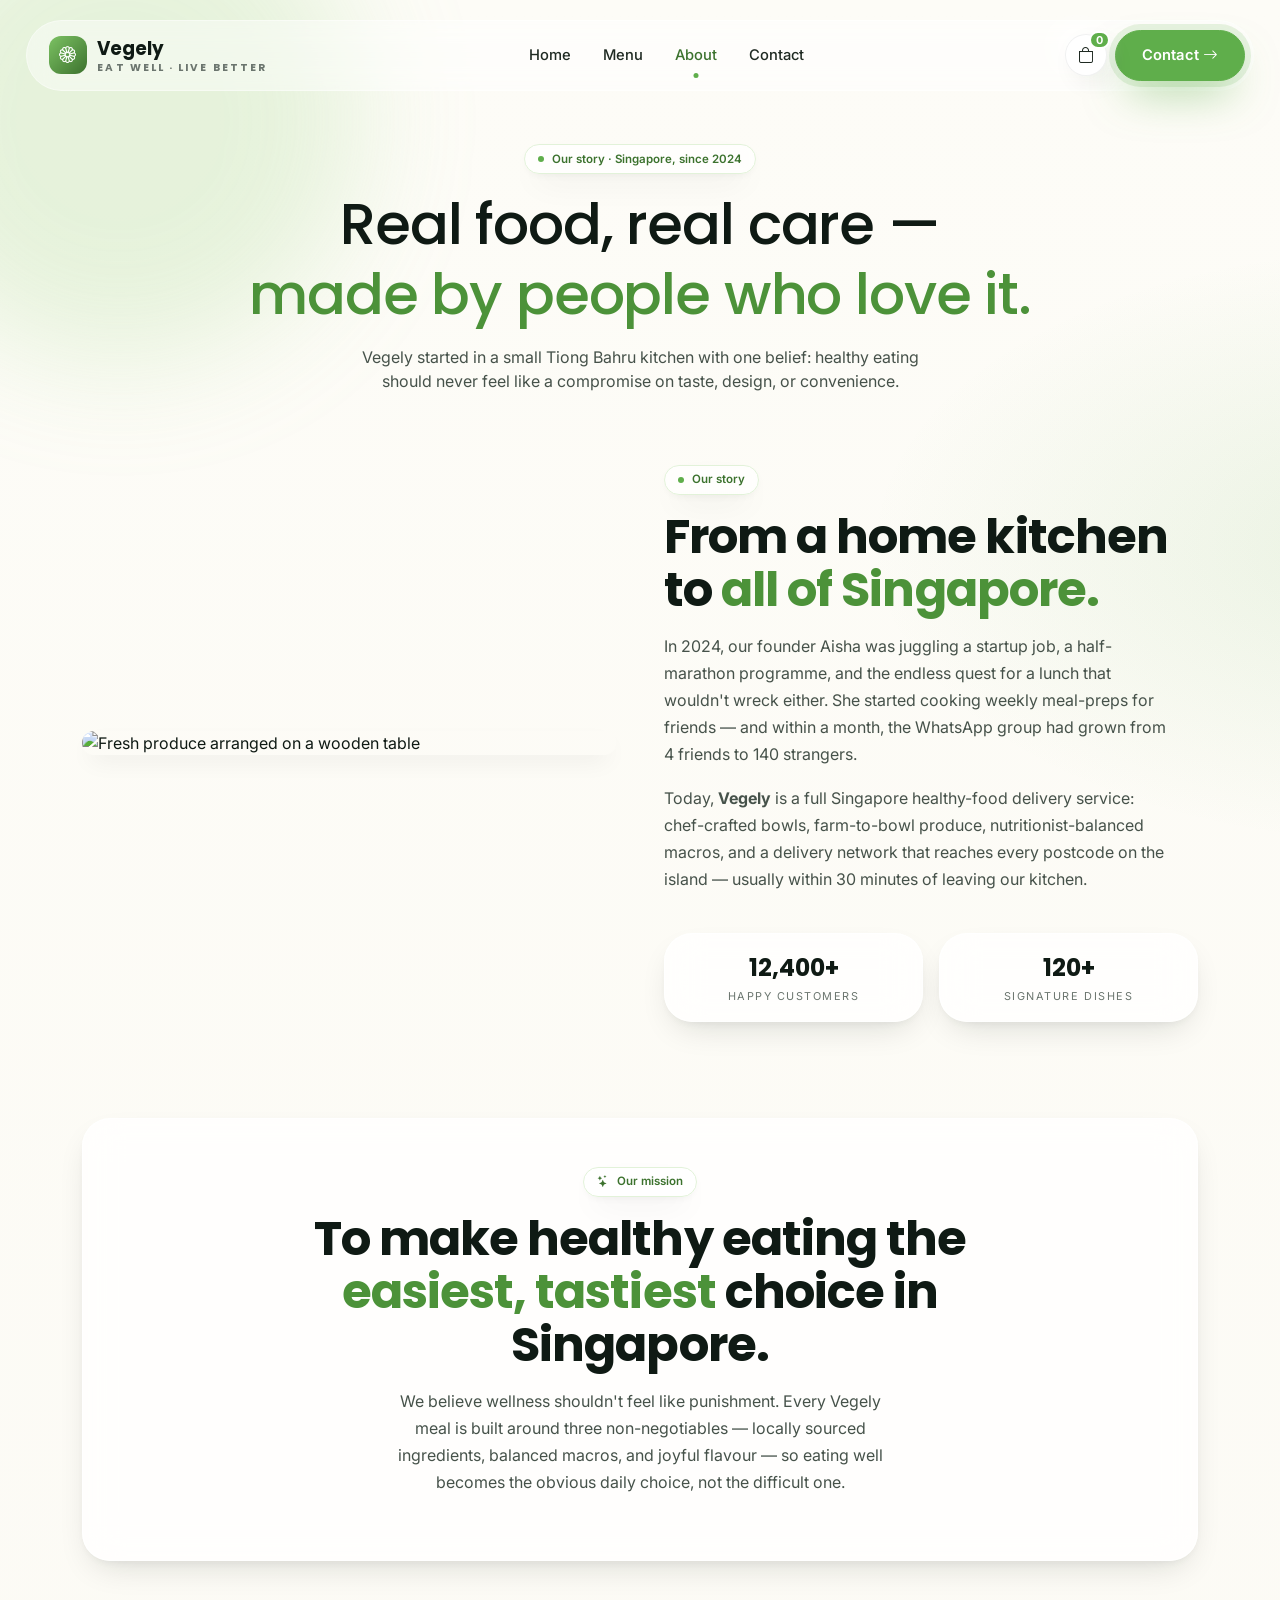
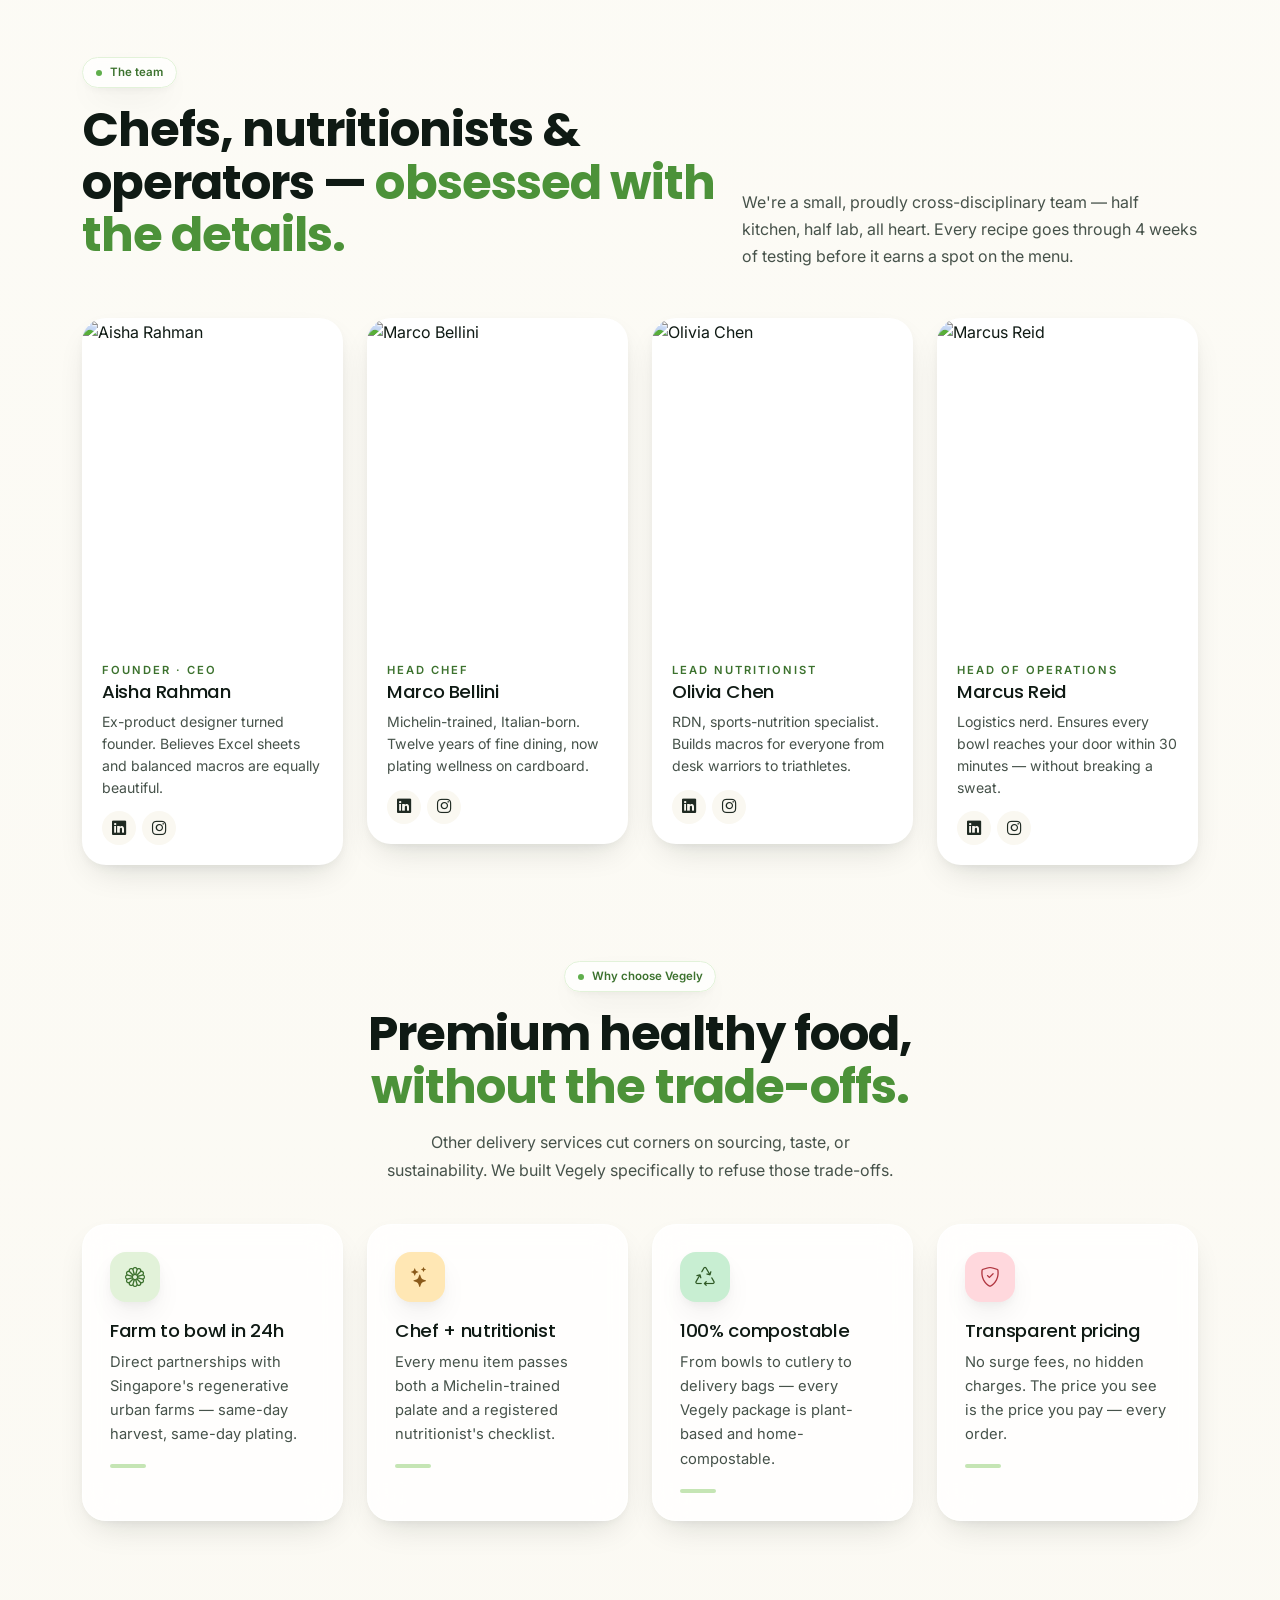
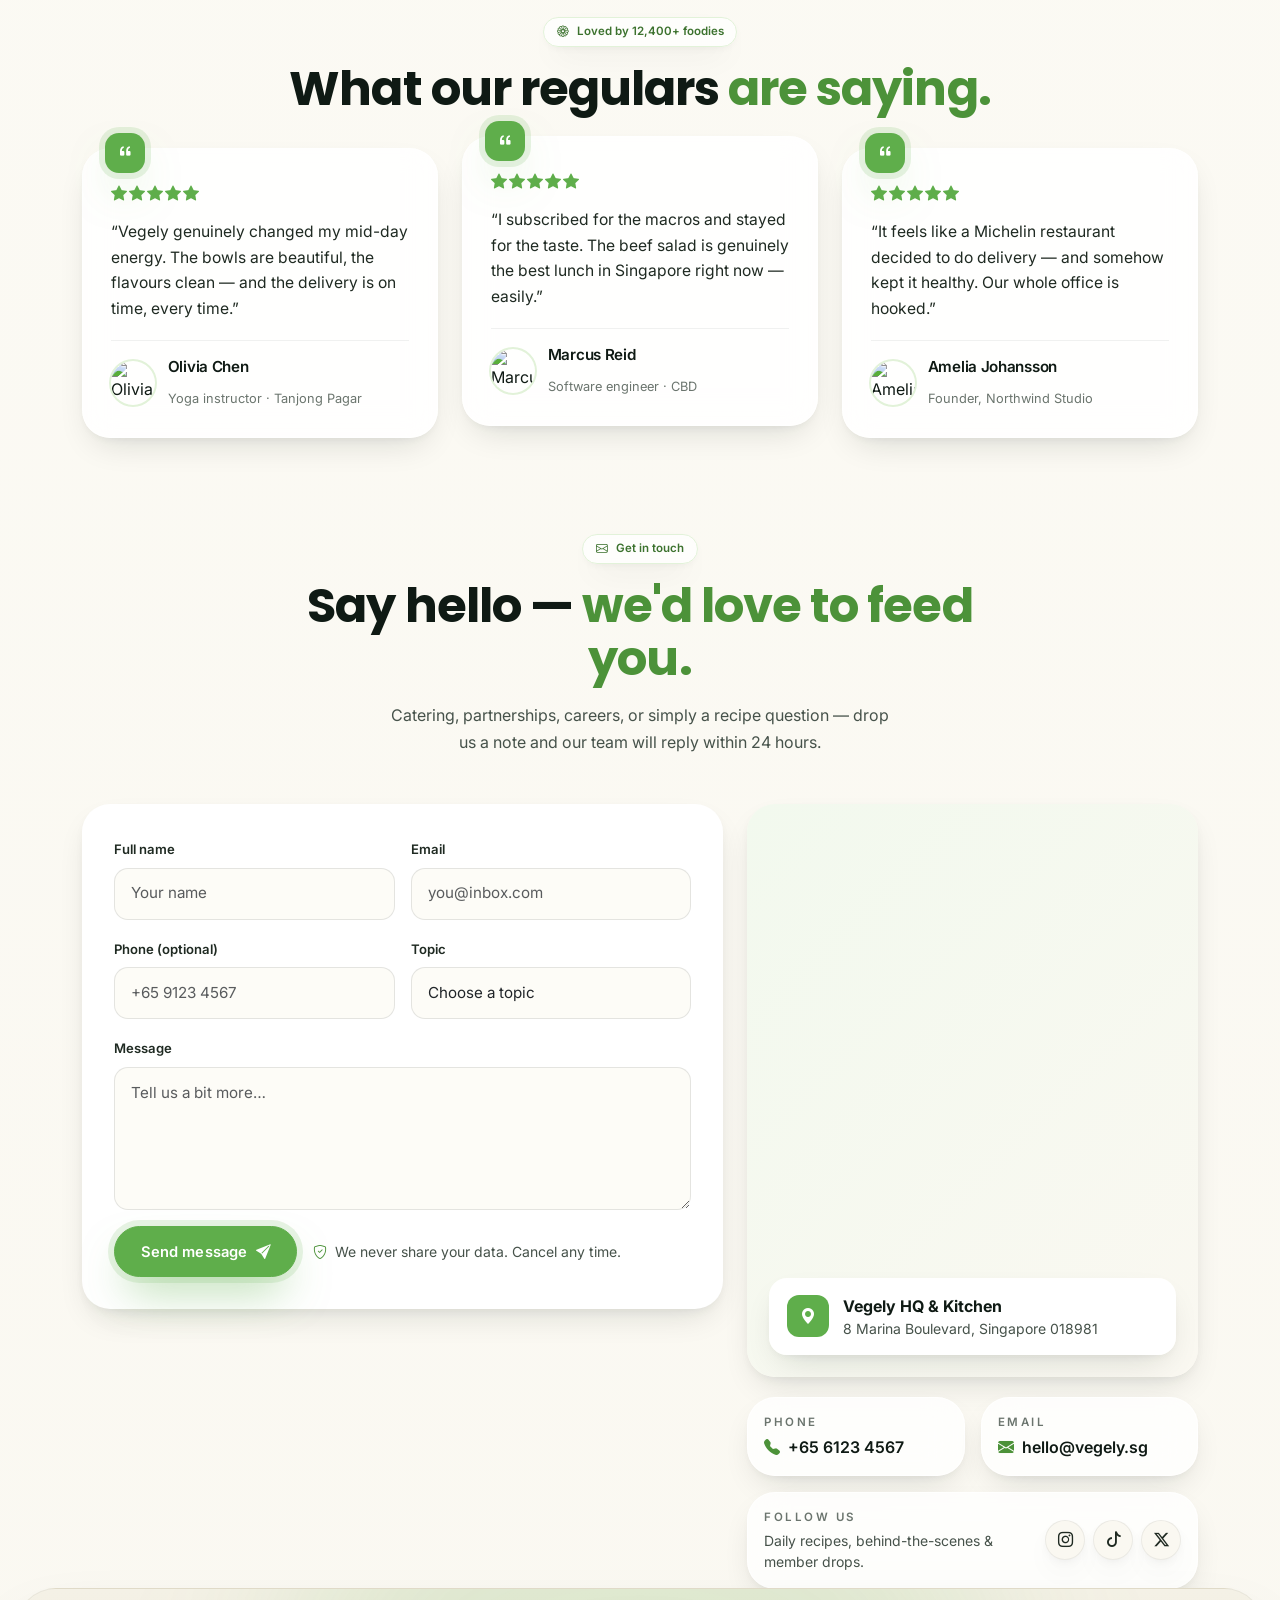
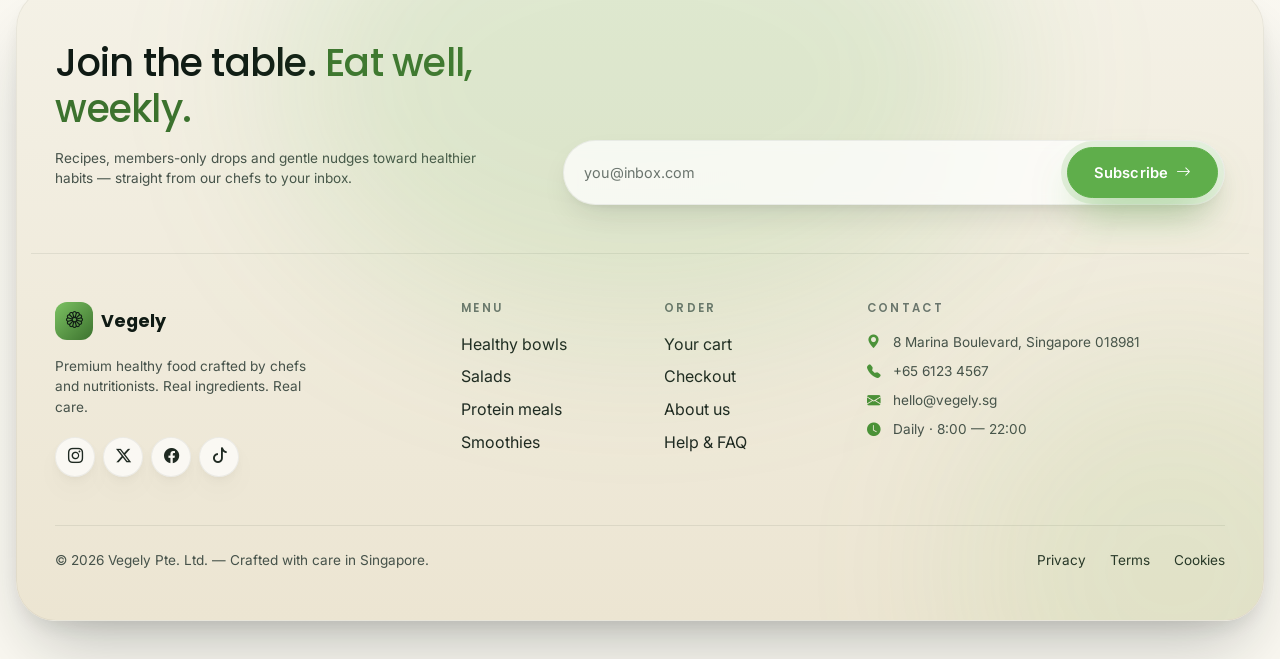
==== about.html @ 6682cb0b "Initial commit: Vegely — Singapore healthy food delivery startup site Static, multi-page site built " ====
<!doctype html>
<html lang="en">
<head>
  <meta charset="UTF-8" />
  <meta name="viewport" content="width=device-width, initial-scale=1.0" />
  <meta name="theme-color" content="#5FAE4B" />
  <meta
    name="description"
    content="The story behind Vegely — a Singapore healthy food delivery startup. Meet our founders, chefs and nutritionists, read customer reviews, or get in touch."
  />
  <title>About — Vegely | Healthy Food Delivery, Singapore</title>
  <link rel="icon" type="image/svg+xml" href="images/icons/favicon.svg" />

  <link rel="preconnect" href="https://fonts.googleapis.com" />
  <link rel="preconnect" href="https://fonts.gstatic.com" crossorigin />
  <link
    href="https://fonts.googleapis.com/css2?family=Inter:wght@300;400;500;600;700&family=Poppins:wght@400;500;600;700;800&display=swap"
    rel="stylesheet"
  />

  <link
    href="https://cdn.jsdelivr.net/npm/bootstrap@5.3.3/dist/css/bootstrap.min.css"
    rel="stylesheet"
  />
  <link
    rel="stylesheet"
    href="https://cdn.jsdelivr.net/npm/bootstrap-icons@1.11.3/font/bootstrap-icons.css"
  />
  <link rel="stylesheet" href="css/style.css" />
</head>
<body>

  <!-- ===================== NAVBAR ===================== -->
  <header class="navbar-vegely" role="banner">
    <div class="container">
      <div class="nav-shell">
        <a href="index.html" class="navbar-brand" aria-label="Vegely home">
          <span class="brand-mark"><i class="bi bi-flower1"></i></span>
          <span>
            <span class="d-block">Vegely</span>
            <span class="brand-tag d-block">Eat well · Live better</span>
          </span>
        </a>
        <nav class="nav-links" aria-label="Primary">
          <a class="nav-link" href="index.html">Home</a>
          <a class="nav-link" href="menu.html">Menu</a>
          <a class="nav-link active" href="about.html">About</a>
          <a class="nav-link" href="#contact">Contact</a>
        </nav>
        <div class="d-flex align-items-center gap-2">
          <a class="cart-chip" href="cart.html" data-cart aria-label="Cart">
            <i class="bi bi-bag"></i>
            <span class="count" data-cart-count>0</span>
          </a>
          <a href="#contact" class="btn btn-vegely d-none d-md-inline-flex">
            Contact <i class="bi bi-arrow-right ms-1"></i>
          </a>
          <button class="nav-toggle d-lg-none" type="button" aria-label="Toggle navigation" aria-expanded="false" data-nav-toggle>
            <i class="bi bi-list fs-5"></i>
          </button>
        </div>
      </div>
      <div class="nav-mobile" data-nav-mobile style="display:none">
        <a class="nav-link" href="index.html">Home</a>
        <a class="nav-link" href="menu.html">Menu</a>
        <a class="nav-link" href="about.html">About</a>
        <a class="nav-link nav-link-cart" href="cart.html">
          <span><i class="bi bi-bag me-2"></i>Cart</span>
          <span class="cart-badge-mobile" data-cart-count>0</span>
        </a>
        <a class="nav-link" href="#contact">Contact</a>
        <a href="cart.html" class="btn btn-vegely">
          <i class="bi bi-bag-check me-1"></i> View cart &amp; checkout
        </a>
      </div>
    </div>
  </header>

  <main>

    <!-- ===================== PAGE HEADER ===================== -->
    <section class="page-header position-relative">
      <span class="amb-blob tl"></span>
      <div class="container position-relative fade-up">
        <span class="pill mb-3"><span class="dot"></span> Our story · Singapore, since 2024</span>
        <h1>Real food, real care — <br><span class="text-leaf">made by people who love it.</span></h1>
        <p>
          Vegely started in a small Tiong Bahru kitchen with one belief:
          healthy eating should never feel like a compromise on taste, design, or convenience.
        </p>
      </div>
    </section>

    <!-- ===================== STORY ===================== -->
    <section class="section pt-2" id="story">
      <div class="container">
        <div class="row g-5 align-items-center">
          <div class="col-lg-6 fade-up">
            <div class="about-hero-img">
              <img src="https://images.unsplash.com/photo-1466637574441-749b8f19452f?auto=format&fit=crop&w=900&q=85" alt="Fresh produce arranged on a wooden table" />
            </div>
          </div>
          <div class="col-lg-6 fade-up">
            <span class="pill mb-3"><span class="dot"></span> Our story</span>
            <h2 class="section-title">From a home kitchen to <span class="text-leaf">all of Singapore.</span></h2>
            <p class="lead-soft mt-3">
              In 2024, our founder Aisha was juggling a startup job, a half-marathon programme, and the
              endless quest for a lunch that wouldn't wreck either. She started cooking weekly meal-preps
              for friends — and within a month, the WhatsApp group had grown from 4 friends to 140 strangers.
            </p>
            <p class="lead-soft">
              Today, <strong>Vegely</strong> is a full Singapore healthy-food delivery service: chef-crafted bowls,
              farm-to-bowl produce, nutritionist-balanced macros, and a delivery network that reaches
              every postcode on the island — usually within 30 minutes of leaving our kitchen.
            </p>

            <div class="row g-3 mt-4">
              <div class="col-6">
                <div class="glass-card p-3 text-center">
                  <div class="stat-value">12,400+</div>
                  <div class="stat-label">Happy customers</div>
                </div>
              </div>
              <div class="col-6">
                <div class="glass-card p-3 text-center">
                  <div class="stat-value">120+</div>
                  <div class="stat-label">Signature dishes</div>
                </div>
              </div>
            </div>
          </div>
        </div>
      </div>
    </section>

    <!-- ===================== MISSION ===================== -->
    <section class="section pt-0">
      <div class="container">
        <div class="glass-card p-4 p-lg-5 fade-up text-center">
          <span class="pill mx-auto mb-3"><i class="bi bi-stars"></i> Our mission</span>
          <h2 class="section-title mx-auto" style="max-width: 22ch">
            To make healthy eating the <span class="text-leaf">easiest, tastiest</span> choice in Singapore.
          </h2>
          <p class="lead-soft mx-auto mt-3">
            We believe wellness shouldn't feel like punishment. Every Vegely meal is built around three
            non-negotiables — locally sourced ingredients, balanced macros, and joyful flavour — so eating
            well becomes the obvious daily choice, not the difficult one.
          </p>
        </div>
      </div>
    </section>

    <!-- ===================== TEAM ===================== -->
    <section class="section pt-0" id="team">
      <div class="container">
        <div class="row align-items-end g-3 mb-5">
          <div class="col-lg-7 fade-up">
            <span class="pill mb-3"><span class="dot"></span> The team</span>
            <h2 class="section-title">
              Chefs, nutritionists & operators —
              <span class="text-leaf">obsessed with the details.</span>
            </h2>
          </div>
          <div class="col-lg-5 fade-up">
            <p class="lead-soft mb-0">
              We're a small, proudly cross-disciplinary team — half kitchen, half lab, all heart.
              Every recipe goes through 4 weeks of testing before it earns a spot on the menu.
            </p>
          </div>
        </div>

        <div class="row g-4">
          <div class="col-md-6 col-lg-3 fade-up">
            <article class="team-card">
              <div class="img-wrap">
                <img src="https://images.unsplash.com/photo-1494790108377-be9c29b29330?auto=format&fit=crop&w=600&q=85" alt="Aisha Rahman" />
              </div>
              <div class="body">
                <div class="role">Founder · CEO</div>
                <h3>Aisha Rahman</h3>
                <p>Ex-product designer turned founder. Believes Excel sheets and balanced macros are equally beautiful.</p>
                <div class="socials">
                  <a href="#" aria-label="LinkedIn"><i class="bi bi-linkedin"></i></a>
                  <a href="#" aria-label="Instagram"><i class="bi bi-instagram"></i></a>
                </div>
              </div>
            </article>
          </div>

          <div class="col-md-6 col-lg-3 fade-up">
            <article class="team-card">
              <div class="img-wrap">
                <img src="https://images.unsplash.com/photo-1577219491135-ce391730fb2c?auto=format&fit=crop&w=600&q=85" alt="Marco Bellini" />
              </div>
              <div class="body">
                <div class="role">Head Chef</div>
                <h3>Marco Bellini</h3>
                <p>Michelin-trained, Italian-born. Twelve years of fine dining, now plating wellness on cardboard.</p>
                <div class="socials">
                  <a href="#" aria-label="LinkedIn"><i class="bi bi-linkedin"></i></a>
                  <a href="#" aria-label="Instagram"><i class="bi bi-instagram"></i></a>
                </div>
              </div>
            </article>
          </div>

          <div class="col-md-6 col-lg-3 fade-up">
            <article class="team-card">
              <div class="img-wrap">
                <img src="https://images.unsplash.com/photo-1438761681033-6461ffad8d80?auto=format&fit=crop&w=600&q=85" alt="Olivia Chen" />
              </div>
              <div class="body">
                <div class="role">Lead Nutritionist</div>
                <h3>Olivia Chen</h3>
                <p>RDN, sports-nutrition specialist. Builds macros for everyone from desk warriors to triathletes.</p>
                <div class="socials">
                  <a href="#" aria-label="LinkedIn"><i class="bi bi-linkedin"></i></a>
                  <a href="#" aria-label="Instagram"><i class="bi bi-instagram"></i></a>
                </div>
              </div>
            </article>
          </div>

          <div class="col-md-6 col-lg-3 fade-up">
            <article class="team-card">
              <div class="img-wrap">
                <img src="https://images.unsplash.com/photo-1535713875002-d1d0cf377fde?auto=format&fit=crop&w=600&q=85" alt="Marcus Reid" />
              </div>
              <div class="body">
                <div class="role">Head of Operations</div>
                <h3>Marcus Reid</h3>
                <p>Logistics nerd. Ensures every bowl reaches your door within 30 minutes — without breaking a sweat.</p>
                <div class="socials">
                  <a href="#" aria-label="LinkedIn"><i class="bi bi-linkedin"></i></a>
                  <a href="#" aria-label="Instagram"><i class="bi bi-instagram"></i></a>
                </div>
              </div>
            </article>
          </div>
        </div>
      </div>
    </section>

    <!-- ===================== WHY CHOOSE US ===================== -->
    <section class="section pt-0">
      <div class="container">
        <div class="text-center mx-auto fade-up" style="max-width: 720px">
          <span class="pill mb-3"><span class="dot"></span> Why choose Vegely</span>
          <h2 class="section-title">
            Premium healthy food, <span class="text-leaf">without the trade-offs.</span>
          </h2>
          <p class="lead-soft mx-auto mt-3">
            Other delivery services cut corners on sourcing, taste, or sustainability. We built Vegely
            specifically to refuse those trade-offs.
          </p>
        </div>

        <div class="row g-4 mt-2">
          <div class="col-md-6 col-lg-3 fade-up">
            <div class="feature-card">
              <span class="feature-icon"><i class="bi bi-flower1"></i></span>
              <h3>Farm to bowl in 24h</h3>
              <p>Direct partnerships with Singapore's regenerative urban farms — same-day harvest, same-day plating.</p>
              <div class="accent-bar"></div>
            </div>
          </div>
          <div class="col-md-6 col-lg-3 fade-up">
            <div class="feature-card">
              <span class="feature-icon amber"><i class="bi bi-stars"></i></span>
              <h3>Chef + nutritionist</h3>
              <p>Every menu item passes both a Michelin-trained palate and a registered nutritionist's checklist.</p>
              <div class="accent-bar"></div>
            </div>
          </div>
          <div class="col-md-6 col-lg-3 fade-up">
            <div class="feature-card">
              <span class="feature-icon mint"><i class="bi bi-recycle"></i></span>
              <h3>100% compostable</h3>
              <p>From bowls to cutlery to delivery bags — every Vegely package is plant-based and home-compostable.</p>
              <div class="accent-bar"></div>
            </div>
          </div>
          <div class="col-md-6 col-lg-3 fade-up">
            <div class="feature-card">
              <span class="feature-icon rose"><i class="bi bi-shield-check"></i></span>
              <h3>Transparent pricing</h3>
              <p>No surge fees, no hidden charges. The price you see is the price you pay — every order.</p>
              <div class="accent-bar"></div>
            </div>
          </div>
        </div>
      </div>
    </section>

    <!-- ===================== TESTIMONIALS ===================== -->
    <section class="section pt-0" id="reviews">
      <div class="container">
        <div class="text-center mx-auto fade-up" style="max-width: 720px">
          <span class="pill mb-3"><i class="bi bi-flower1"></i> Loved by 12,400+ foodies</span>
          <h2 class="section-title">
            What our regulars <span class="text-leaf">are saying.</span>
          </h2>
        </div>

        <div class="row g-4 mt-2">
          <div class="col-lg-4 fade-up">
            <article class="review-card">
              <span class="quote-mark"><i class="bi bi-quote"></i></span>
              <div class="stars" aria-label="5 out of 5">
                <i class="bi bi-star-fill"></i><i class="bi bi-star-fill"></i><i class="bi bi-star-fill"></i><i class="bi bi-star-fill"></i><i class="bi bi-star-fill"></i>
              </div>
              <p>“Vegely genuinely changed my mid-day energy. The bowls are beautiful, the flavours clean — and the delivery is on time, every time.”</p>
              <div class="reviewer">
                <img src="https://images.unsplash.com/photo-1438761681033-6461ffad8d80?auto=format&fit=crop&w=160&q=80" alt="Olivia Chen" />
                <div>
                  <h4>Olivia Chen</h4>
                  <span>Yoga instructor · Tanjong Pagar</span>
                </div>
              </div>
            </article>
          </div>

          <div class="col-lg-4 fade-up">
            <article class="review-card" style="transform: translateY(-12px)">
              <span class="quote-mark"><i class="bi bi-quote"></i></span>
              <div class="stars" aria-label="5 out of 5">
                <i class="bi bi-star-fill"></i><i class="bi bi-star-fill"></i><i class="bi bi-star-fill"></i><i class="bi bi-star-fill"></i><i class="bi bi-star-fill"></i>
              </div>
              <p>“I subscribed for the macros and stayed for the taste. The beef salad is genuinely the best lunch in Singapore right now — easily.”</p>
              <div class="reviewer">
                <img src="https://images.unsplash.com/photo-1535713875002-d1d0cf377fde?auto=format&fit=crop&w=160&q=80" alt="Marcus Reid" />
                <div>
                  <h4>Marcus Reid</h4>
                  <span>Software engineer · CBD</span>
                </div>
              </div>
            </article>
          </div>

          <div class="col-lg-4 fade-up">
            <article class="review-card">
              <span class="quote-mark"><i class="bi bi-quote"></i></span>
              <div class="stars" aria-label="5 out of 5">
                <i class="bi bi-star-fill"></i><i class="bi bi-star-fill"></i><i class="bi bi-star-fill"></i><i class="bi bi-star-fill"></i><i class="bi bi-star-fill"></i>
              </div>
              <p>“It feels like a Michelin restaurant decided to do delivery — and somehow kept it healthy. Our whole office is hooked.”</p>
              <div class="reviewer">
                <img src="https://images.unsplash.com/photo-1500648767791-00dcc994a43e?auto=format&fit=crop&w=160&q=80" alt="Amelia Johansson" />
                <div>
                  <h4>Amelia Johansson</h4>
                  <span>Founder, Northwind Studio</span>
                </div>
              </div>
            </article>
          </div>
        </div>
      </div>
    </section>

    <!-- ===================== CONTACT + MAP ===================== -->
    <section class="section pt-0" id="contact">
      <div class="container">
        <div class="text-center mx-auto fade-up mb-5" style="max-width: 720px">
          <span class="pill mb-3"><i class="bi bi-envelope"></i> Get in touch</span>
          <h2 class="section-title">
            Say hello — <span class="text-leaf">we'd love to feed you.</span>
          </h2>
          <p class="lead-soft mx-auto mt-3">
            Catering, partnerships, careers, or simply a recipe question — drop us a note and
            our team will reply within 24 hours.
          </p>
        </div>

        <div class="row g-4">
          <div class="col-lg-7 fade-up">
            <div class="contact-card">
              <form data-contact-form novalidate>
                <div class="row g-3">
                  <div class="col-md-6">
                    <label class="form-label" for="name">Full name</label>
                    <input type="text" class="form-control" id="name" name="name" placeholder="Your name" required />
                  </div>
                  <div class="col-md-6">
                    <label class="form-label" for="email">Email</label>
                    <input type="email" class="form-control" id="email" name="email" placeholder="you@inbox.com" required />
                  </div>
                  <div class="col-md-6">
                    <label class="form-label" for="phone">Phone (optional)</label>
                    <input type="tel" class="form-control" id="phone" name="phone" placeholder="+65 9123 4567" />
                  </div>
                  <div class="col-md-6">
                    <label class="form-label" for="topic">Topic</label>
                    <select class="form-select" id="topic" name="topic" required>
                      <option value="" selected disabled>Choose a topic</option>
                      <option>General enquiry</option>
                      <option>Catering & events</option>
                      <option>Partnerships</option>
                      <option>Careers</option>
                      <option>Press</option>
                    </select>
                  </div>
                  <div class="col-12">
                    <label class="form-label" for="message">Message</label>
                    <textarea class="form-control" id="message" name="message" rows="5" placeholder="Tell us a bit more…" required></textarea>
                  </div>
                  <div class="col-12 d-flex flex-wrap gap-2 align-items-center">
                    <button type="submit" class="btn btn-vegely">
                      Send message <i class="bi bi-send-fill ms-1"></i>
                    </button>
                    <span class="small text-muted-soft ms-md-2">
                      <i class="bi bi-shield-check text-leaf me-1"></i>
                      We never share your data. Cancel any time.
                    </span>
                  </div>
                </div>
              </form>
            </div>
          </div>

          <div class="col-lg-5 fade-up">
            <div class="map-card">
              <iframe
                title="Vegely Singapore HQ"
                src="https://www.google.com/maps?q=Marina%20Boulevard%20Singapore&hl=en&z=15&output=embed"
                loading="lazy"
                referrerpolicy="no-referrer-when-downgrade"
              ></iframe>
              <div class="map-overlay">
                <span class="icon"><i class="bi bi-geo-alt-fill"></i></span>
                <div>
                  <strong>Vegely HQ & Kitchen</strong>
                  <div class="small text-muted-soft">8 Marina Boulevard, Singapore 018981</div>
                </div>
              </div>
            </div>

            <div class="row g-3 mt-1">
              <div class="col-sm-6">
                <div class="glass-card p-3">
                  <div class="text-eyebrow">Phone</div>
                  <div class="fw-semibold mt-1"><i class="bi bi-telephone-fill text-leaf me-1"></i> +65 6123 4567</div>
                </div>
              </div>
              <div class="col-sm-6">
                <div class="glass-card p-3">
                  <div class="text-eyebrow">Email</div>
                  <div class="fw-semibold mt-1"><i class="bi bi-envelope-fill text-leaf me-1"></i> hello@vegely.sg</div>
                </div>
              </div>
              <div class="col-12">
                <div class="glass-card p-3 d-flex align-items-center justify-content-between">
                  <div>
                    <div class="text-eyebrow">Follow us</div>
                    <div class="small text-muted-soft mt-1">Daily recipes, behind-the-scenes & member drops.</div>
                  </div>
                  <div class="social-row" style="margin: 0">
                    <a href="#" aria-label="Instagram" style="background: var(--vg-cream-100); color: var(--vg-ink-700); border-color: rgba(15,26,20,.06)"><i class="bi bi-instagram"></i></a>
                    <a href="#" aria-label="TikTok" style="background: var(--vg-cream-100); color: var(--vg-ink-700); border-color: rgba(15,26,20,.06)"><i class="bi bi-tiktok"></i></a>
                    <a href="#" aria-label="Twitter" style="background: var(--vg-cream-100); color: var(--vg-ink-700); border-color: rgba(15,26,20,.06)"><i class="bi bi-twitter-x"></i></a>
                  </div>
                </div>
              </div>
            </div>
          </div>
        </div>
      </div>
    </section>
  </main>

  <!-- ===================== FOOTER ===================== -->
  <footer class="site-footer">
    <div class="container footer-inner">
      <div class="row g-5 pb-5 border-bottom border-secondary border-opacity-25">
        <div class="col-lg-5">
          <h2 class="text-white" style="font-size: clamp(1.6rem, 3vw, 2.4rem)">
            Join the table.
            <span style="color: var(--vg-green-300)">Eat well, weekly.</span>
          </h2>
          <p class="small-muted mt-3" style="max-width: 32rem">
            Recipes, members-only drops and gentle nudges toward healthier habits —
            straight from our chefs to your inbox.
          </p>
        </div>
        <div class="col-lg-7 d-flex align-items-end">
          <form class="footer-newsletter w-100" data-newsletter>
            <input type="email" required placeholder="you@inbox.com" aria-label="Email" />
            <button class="btn btn-vegely" type="submit">
              Subscribe <i class="bi bi-arrow-right ms-1"></i>
            </button>
          </form>
        </div>
      </div>

      <div class="row g-5 py-5">
        <div class="col-lg-4 col-md-6">
          <a href="index.html" class="d-inline-flex align-items-center gap-2 text-white text-decoration-none">
            <span class="brand-mark"><i class="bi bi-flower1"></i></span>
            <span style="font-family: var(--vg-font-display); font-weight: 700; font-size: 1.1rem">Vegely</span>
          </a>
          <p class="small-muted mt-3" style="max-width: 28ch">
            Premium healthy food crafted by chefs and nutritionists. Real ingredients. Real care.
          </p>
          <div class="social-row">
            <a href="#" aria-label="Instagram"><i class="bi bi-instagram"></i></a>
            <a href="#" aria-label="Twitter"><i class="bi bi-twitter-x"></i></a>
            <a href="#" aria-label="Facebook"><i class="bi bi-facebook"></i></a>
            <a href="#" aria-label="TikTok"><i class="bi bi-tiktok"></i></a>
          </div>
        </div>

        <div class="col-lg-2 col-md-6 col-6">
          <h6>Menu</h6>
          <ul>
            <li><a href="menu.html#bowls">Healthy bowls</a></li>
            <li><a href="menu.html#salads">Salads</a></li>
            <li><a href="menu.html#protein">Protein meals</a></li>
            <li><a href="menu.html#smoothies">Smoothies</a></li>
          </ul>
        </div>

        <div class="col-lg-2 col-md-6 col-6">
          <h6>Order</h6>
          <ul>
            <li><a href="cart.html">Your cart</a></li>
            <li><a href="cart.html#checkout">Checkout</a></li>
            <li><a href="about.html">About us</a></li>
            <li><a href="about.html#contact">Help &amp; FAQ</a></li>
          </ul>
        </div>

        <div class="col-lg-4 col-md-6">
          <h6>Contact</h6>
          <ul class="small-muted">
            <li><i class="bi bi-geo-alt-fill text-leaf me-2"></i> 8 Marina Boulevard, Singapore 018981</li>
            <li><i class="bi bi-telephone-fill text-leaf me-2"></i> +65 6123 4567</li>
            <li><i class="bi bi-envelope-fill text-leaf me-2"></i> hello@vegely.sg</li>
            <li><i class="bi bi-clock-fill text-leaf me-2"></i> Daily · 8:00 — 22:00</li>
          </ul>
        </div>
      </div>

      <div class="footer-base">
        <p class="small-muted mb-0">
          © <span data-year>2026</span> Vegely Pte. Ltd. — Crafted with care in Singapore.
        </p>
        <div class="d-flex gap-4 small-muted">
          <a href="#">Privacy</a>
          <a href="#">Terms</a>
          <a href="#">Cookies</a>
        </div>
      </div>
    </div>
  </footer>

  <div class="cart-toast" data-cart-toast role="status" aria-live="polite">
    <i class="bi bi-bag-check-fill"></i>
    <span data-cart-toast-msg>Added to cart</span>
  </div>

  <script src="https://cdn.jsdelivr.net/npm/bootstrap@5.3.3/dist/js/bootstrap.bundle.min.js"></script>
  <script src="js/script.js"></script>
</body>
</html>
---- css/style.css ----
/* ============================================================
   Vegely — Healthy Food Delivery, Singapore
   Custom theme on top of Bootstrap 5
   ============================================================ */

:root {
  --vg-green-50:  #F2F9EE;
  --vg-green-100: #E2F2D9;
  --vg-green-200: #C5E5B4;
  --vg-green-300: #9FD487;
  --vg-green-400: #7CC263;
  --vg-green-500: #5FAE4B;   /* primary brand */
  --vg-green-600: #4C9239;
  --vg-green-700: #3C722E;
  --vg-green-800: #2E5824;

  --vg-cream-50:  #FDFCF7;
  --vg-cream-100: #FAF8F1;
  --vg-cream-200: #F4F1E6;

  --vg-ink-900: #0F1A14;
  --vg-ink-700: #1F2A22;
  --vg-ink-500: #46524A;
  --vg-ink-400: #6B756E;
  --vg-ink-300: #9AA39C;

  --vg-shadow-soft:  0 14px 34px -12px rgba(15, 26, 20, .16), 0 4px 12px -4px rgba(15, 26, 20, .07);
  --vg-shadow-float: 0 36px 70px -20px rgba(15, 26, 20, .28), 0 10px 24px -8px rgba(15, 26, 20, .12);
  --vg-shadow-glow:  0 0 0 6px rgba(95, 174, 75, .15), 0 22px 44px -12px rgba(95, 174, 75, .55);

  --vg-radius-lg: 28px;
  --vg-radius-md: 18px;

  --vg-font-display: 'Poppins', 'Inter', system-ui, sans-serif;
  --vg-font-body:    'Inter', 'Poppins', system-ui, sans-serif;

  /* override Bootstrap accent for utility consistency */
  --bs-primary: var(--vg-green-500);
  --bs-primary-rgb: 95, 174, 75;
}

/* ---------- Base ---------- */
* { -webkit-font-smoothing: antialiased; -moz-osx-font-smoothing: grayscale; }

html { scroll-behavior: smooth; }

body {
  font-family: var(--vg-font-body);
  color: var(--vg-ink-900);
  background-color: var(--vg-cream-50);
  background-image:
    radial-gradient(1200px 600px at -10% -20%, rgba(124,194,99,.18), transparent 60%),
    radial-gradient(900px 500px at 110% 10%, rgba(95,174,75,.12), transparent 60%),
    linear-gradient(180deg, #FDFCF7 0%, #FAF8F1 100%);
  overflow-x: hidden;
}

h1, h2, h3, h4, h5, h6,
.h1, .h2, .h3, .h4, .h5, .h6,
.display-1, .display-2, .display-3, .display-4, .display-5, .display-6 {
  font-family: var(--vg-font-display);
  letter-spacing: -.02em;
  color: var(--vg-ink-900);
}

a { color: var(--vg-green-700); text-decoration: none; }
a:hover { color: var(--vg-green-500); }

::selection { background: rgba(95,174,75,.25); color: var(--vg-ink-700); }

::-webkit-scrollbar { width: 10px; height: 10px; }
::-webkit-scrollbar-thumb { background: #d8e7cf; border-radius: 999px; }
::-webkit-scrollbar-thumb:hover { background: var(--vg-green-300); }

.text-muted-soft { color: var(--vg-ink-500) !important; }
.text-eyebrow {
  font-size: .72rem; letter-spacing: .22em; text-transform: uppercase;
  color: var(--vg-ink-400); font-weight: 600;
}
.text-leaf { color: var(--vg-green-600) !important; }

/* ---------- Buttons ---------- */
.btn {
  border-radius: 999px;
  font-weight: 600;
  padding: .85rem 1.6rem;
  font-size: .92rem;
  letter-spacing: .01em;
  transition: all .3s ease;
}

.btn-primary,
.btn-vegely {
  background: var(--vg-green-500);
  border-color: var(--vg-green-500);
  color: #fff;
  box-shadow: var(--vg-shadow-glow);
}
.btn-primary:hover,
.btn-vegely:hover {
  background: var(--vg-green-600);
  border-color: var(--vg-green-600);
  transform: translateY(-2px);
  color: #fff;
}

.btn-ghost {
  background: rgba(255,255,255,.7);
  border: 1px solid rgba(15,26,20,.1);
  color: var(--vg-ink-700);
  backdrop-filter: blur(8px);
}
.btn-ghost:hover {
  border-color: var(--vg-green-300);
  color: var(--vg-green-700);
  transform: translateY(-2px);
}

.btn-glow {
  background: var(--vg-green-500);
  color: #fff;
  border: none;
  position: relative;
  animation: pulseGlow 2.4s ease-in-out infinite;
}
.btn-glow:hover { background: var(--vg-green-400); color: #fff; transform: translateY(-2px); }

.btn-pill-outline {
  background: #fff;
  border: 1px solid rgba(15,26,20,.08);
  color: var(--vg-ink-700);
}
.btn-pill-outline:hover {
  border-color: var(--vg-green-300);
  color: var(--vg-green-700);
}

/* ---------- Pill / chip ---------- */
.pill {
  display: inline-flex; align-items: center; gap: .5rem;
  padding: .35rem .8rem;
  background: rgba(255,255,255,.7);
  border: 1px solid var(--vg-green-100);
  border-radius: 999px;
  font-size: .72rem;
  font-weight: 600;
  color: var(--vg-green-700);
  backdrop-filter: blur(6px);
  box-shadow: var(--vg-shadow-soft);
}
.pill .dot { width: 6px; height: 6px; border-radius: 999px; background: var(--vg-green-500); }

/* ---------- Glass / Card surfaces ---------- */
.glass {
  background: rgba(255,255,255,.6);
  backdrop-filter: blur(18px);
  -webkit-backdrop-filter: blur(18px);
  border: 1px solid rgba(255,255,255,.6);
  box-shadow: var(--vg-shadow-soft);
}

.glass-card {
  background: rgba(255,255,255,.78);
  backdrop-filter: blur(18px);
  -webkit-backdrop-filter: blur(18px);
  border: 1px solid rgba(255,255,255,.7);
  border-radius: var(--vg-radius-lg);
  box-shadow: var(--vg-shadow-soft);
  transition: transform .5s ease, box-shadow .5s ease;
}
.glass-card:hover { transform: translateY(-6px); box-shadow: var(--vg-shadow-float); }

/* ---------- Navbar ---------- */
.navbar-vegely {
  position: fixed;
  inset: 0 0 auto 0;
  z-index: 1030;
  padding: 1.25rem 0;
  transition: all .35s ease;
}
/* Full-width navigation — pill spans the viewport with a small gutter */
.navbar-vegely > .container {
  max-width: none;
  padding-left: clamp(1rem, 2vw, 2rem);
  padding-right: clamp(1rem, 2vw, 2rem);
}
.navbar-vegely .nav-shell {
  background: rgba(255,255,255,.45);
  border: 1px solid rgba(255,255,255,.4);
  backdrop-filter: blur(14px);
  -webkit-backdrop-filter: blur(14px);
  border-radius: 999px;
  padding: .55rem .55rem .55rem 1.4rem;
  display: flex; align-items: center; justify-content: space-between;
  gap: 1rem;
  transition: all .35s ease;
}
.navbar-vegely.scrolled { padding: .75rem 0; }
.navbar-vegely.scrolled .nav-shell {
  background: rgba(255,255,255,.85);
  border-color: rgba(255,255,255,.7);
  box-shadow: var(--vg-shadow-soft);
}

.navbar-brand {
  display: flex; align-items: center; gap: .65rem;
  font-family: var(--vg-font-display);
  font-weight: 700;
  font-size: 1.15rem;
  color: var(--vg-ink-900);
}
.navbar-brand:hover { color: var(--vg-ink-900); }
.brand-mark {
  width: 38px; height: 38px;
  display: inline-flex; align-items: center; justify-content: center;
  background: linear-gradient(135deg, var(--vg-green-400), var(--vg-green-700));
  color: #fff;
  border-radius: 12px;
  font-size: 1.05rem;
}
.brand-tag { font-size: .65rem; letter-spacing: .2em; text-transform: uppercase; color: var(--vg-ink-400); margin-top: -2px; }

.nav-links { display: flex; align-items: center; gap: 2rem; }
.nav-links .nav-link {
  font-size: .92rem; font-weight: 500;
  color: var(--vg-ink-700);
  position: relative;
  padding: .25rem 0;
  transition: color .25s ease;
}
.nav-links .nav-link:hover { color: var(--vg-green-700); }
.nav-links .nav-link.active { color: var(--vg-green-700); }
.nav-links .nav-link.active::after {
  content: '';
  position: absolute; left: 50%; bottom: -8px;
  transform: translateX(-50%);
  width: 5px; height: 5px; border-radius: 999px;
  background: var(--vg-green-500);
}

.nav-toggle {
  width: 40px; height: 40px;
  display: inline-flex; align-items: center; justify-content: center;
  background: #fff; border: 1px solid rgba(15,26,20,.06);
  border-radius: 999px;
  color: var(--vg-ink-700);
}

@media (max-width: 991.98px) {
  .navbar-vegely .nav-shell { padding-right: 1rem; }
  .nav-links { display: none; }
  .nav-mobile {
    margin-top: .75rem;
    background: rgba(255,255,255,.9);
    backdrop-filter: blur(18px);
    border: 1px solid rgba(255,255,255,.7);
    border-radius: 24px;
    padding: 1rem;
    box-shadow: var(--vg-shadow-soft);
  }
  .nav-mobile .nav-link {
    display: block;
    padding: .85rem 1rem;
    border-radius: 14px;
    color: var(--vg-ink-700);
    font-weight: 500;
  }
  .nav-mobile .nav-link:hover { background: var(--vg-green-50); color: var(--vg-green-700); }
  .nav-mobile .nav-link.nav-link-cart {
    display: flex; align-items: center; justify-content: space-between;
  }
  .nav-mobile .nav-link.nav-link-cart[aria-current="page"] {
    background: var(--vg-green-50);
    color: var(--vg-green-700);
  }
  .cart-badge-mobile {
    display: inline-flex; align-items: center; justify-content: center;
    min-width: 24px; height: 22px; padding: 0 .5rem;
    background: var(--vg-green-500); color: #fff;
    border-radius: 999px;
    font-size: .72rem; font-weight: 700;
    box-shadow: var(--vg-shadow-soft);
  }
  .nav-mobile .btn { width: 100%; margin-top: .5rem; }
}
@media (min-width: 992px) {
  .nav-mobile { display: none !important; }
}

/* ---------- Sections / spacing ---------- */
.section { padding: 6rem 0; position: relative; }
.section-tight { padding: 4rem 0; }
@media (max-width: 767.98px) {
  .section { padding: 4rem 0; }
}

.section-title {
  font-size: clamp(2rem, 4vw, 3rem);
  line-height: 1.1;
  font-weight: 700;
}
.hero-title {
  font-size: clamp(2.4rem, 5.2vw, 4rem);
  line-height: 1.05;
  font-weight: 700;
  letter-spacing: -.025em;
}
.lead-soft { color: var(--vg-ink-500); font-size: 1rem; line-height: 1.7; max-width: 32em; }

.highlight {
  position: relative; display: inline-block;
  color: var(--vg-green-700);
}
.highlight::after {
  content: ''; position: absolute; left: 0; right: 0; bottom: -2px;
  height: 12px; border-radius: 999px;
  background: rgba(159,212,135,.45);
  z-index: -1;
}

/* ---------- Hero blob & decorations ---------- */
.hero-blob {
  position: relative;
  aspect-ratio: 1 / 1;
  width: 100%;
  max-width: 560px;
  margin-left: auto;
  margin-right: auto;
}
.hero-blob .ring-outer {
  position: absolute; inset: 0;
  border-radius: 50%;
  background: linear-gradient(135deg, var(--vg-green-100), var(--vg-cream-100), var(--vg-green-50));
}
.hero-blob .ring-inner {
  position: absolute; inset: 14px;
  border-radius: 50%;
  background: rgba(255,255,255,.4);
  border: 1px solid rgba(255,255,255,.8);
  backdrop-filter: blur(6px);
  box-shadow: var(--vg-shadow-soft);
}
.hero-blob .ring-orbit {
  position: absolute; inset: 6px;
  border-radius: 50%;
  border: 2px dashed rgba(95,174,75,.4);
  animation: spinSlow 30s linear infinite;
}
.hero-blob .hero-img {
  position: absolute; inset: 26px;
  width: calc(100% - 52px);
  height: calc(100% - 52px);
  border-radius: 50%;
  object-fit: cover;
  box-shadow: var(--vg-shadow-float);
}

.float-leaf, .float-fruit, .float-dot { position: absolute; pointer-events: none; }
.float-leaf { filter: drop-shadow(0 16px 24px rgba(15,26,20,.18)); }
.leaf-1 { top: -10px; left: -10px; width: 88px; transform: rotate(-12deg); animation: floatSlow 9s ease-in-out infinite; }
.leaf-2 { bottom: 0; right: 30px; width: 72px; transform: rotate(140deg); animation: floatY 6s ease-in-out infinite; }
.leaf-3 { top: 50%; left: -30px; width: 60px; transform: rotate(-45deg); animation: floatY 7s ease-in-out infinite; }
.float-fruit-orange {
  width: 42px; height: 42px; border-radius: 50%;
  top: 0; right: 50px;
  background: radial-gradient(circle at 30% 30%, #FFD27A, #F08A29);
  box-shadow: var(--vg-shadow-float);
  animation: floatY 6s ease-in-out infinite;
}
.float-fruit-rose {
  width: 30px; height: 30px; border-radius: 50%;
  bottom: 60px; right: -10px;
  background: radial-gradient(circle at 30% 30%, #FFB1B5, #E5424B);
  box-shadow: var(--vg-shadow-soft);
  animation: floatSlow 8s ease-in-out infinite;
}
.float-dot-green { width: 12px; height: 12px; border-radius: 50%; background: var(--vg-green-500); top: 60px; right: 12px; }
.float-dot-ink { width: 10px; height: 10px; border-radius: 50%; background: rgba(15,26,20,.4); bottom: 10px; left: 60px; }

.hero-badge {
  position: absolute;
  background: rgba(255,255,255,.95);
  backdrop-filter: blur(12px);
  border-radius: 18px;
  padding: .6rem .85rem;
  box-shadow: var(--vg-shadow-soft);
}
.hero-badge.kcal { left: -8px; bottom: 70px; }
.hero-badge.fresh { right: -10px; top: 40px; border-radius: 999px; padding: .4rem .8rem; display: flex; align-items: center; gap: .5rem; }
.fresh-dot { position: relative; width: 8px; height: 8px; }
.fresh-dot::before, .fresh-dot::after {
  content: ''; position: absolute; inset: 0; border-radius: 999px; background: var(--vg-green-500);
}
.fresh-dot::after { animation: ping 1.6s cubic-bezier(0,0,.2,1) infinite; }
@keyframes ping {
  0%   { transform: scale(1); opacity: .8; }
  75%, 100% { transform: scale(2.6); opacity: 0; }
}

/* ---------- Decorative ambient blobs ---------- */
.amb-blob {
  position: absolute; pointer-events: none; z-index: 0;
  filter: blur(60px); opacity: .55;
}
.amb-blob.tl { width: 480px; height: 480px; top: -120px; left: -120px; background: rgba(159,212,135,.45); border-radius: 50%; }
.amb-blob.tr { width: 420px; height: 420px; top: 25%; right: -120px; background: rgba(124,194,99,.35); border-radius: 50%; }

/* ---------- Stats ---------- */
.stats-row { display: flex; gap: 1.5rem; }
.stats-row .stat-block { padding-right: 1.5rem; }
.stats-row .stat-block + .stat-block { border-left: 1px solid rgba(15,26,20,.08); padding-left: 1.5rem; }
.stat-value { font-family: var(--vg-font-display); font-size: 1.5rem; font-weight: 700; color: var(--vg-ink-900); }
.stat-label { font-size: .68rem; letter-spacing: .14em; text-transform: uppercase; color: var(--vg-ink-400); margin-top: 2px; }

/* ---------- Featured / dish cards ---------- */
.dish-card {
  position: relative;
  background: rgba(255,255,255,.82);
  backdrop-filter: blur(16px);
  border: 1px solid rgba(255,255,255,.7);
  border-radius: 32px;
  padding: 1.5rem 1.5rem 1.4rem;
  box-shadow: var(--vg-shadow-soft);
  overflow: hidden;
  transition: transform .5s ease, box-shadow .5s ease;
}
.dish-card:hover { transform: translateY(-8px); box-shadow: var(--vg-shadow-float); }

.dish-card .accent-blob {
  position: absolute; top: -90px; left: 50%; transform: translateX(-50%);
  width: 260px; height: 260px;
  border-radius: 50%;
  filter: blur(40px);
  opacity: .8;
  z-index: 0;
}
.dish-card .accent-leaf  { background: linear-gradient(135deg, var(--vg-green-100), var(--vg-green-50)); }
.dish-card .accent-amber { background: linear-gradient(135deg, #FFE7B4, var(--vg-cream-100)); }
.dish-card .accent-mint  { background: linear-gradient(135deg, #BBE9C9, var(--vg-green-50)); }

.dish-image {
  position: relative; z-index: 1;
  width: 178px; height: 178px;
  margin: 1rem auto 0;
  border-radius: 50%;
  background: #fff;
  padding: 4px;
  box-shadow: var(--vg-shadow-float);
  overflow: hidden;
}
.dish-image::after {
  content: ''; position: absolute; inset: -10px;
  background: rgba(159,212,135,.35);
  filter: blur(30px); border-radius: 50%; z-index: -1;
}
.dish-image img {
  width: 100%; height: 100%; object-fit: cover; border-radius: 50%;
  transition: transform .7s ease;
}
.dish-card:hover .dish-image img { transform: scale(1.06) rotate(-3deg); }

.dish-rating {
  position: absolute; right: 18px; top: 18px; z-index: 2;
  background: rgba(255,255,255,.95);
  border-radius: 999px; padding: .25rem .6rem;
  font-size: .78rem; font-weight: 600; color: var(--vg-ink-900);
  display: inline-flex; align-items: center; gap: .25rem;
  box-shadow: var(--vg-shadow-soft);
}
.dish-rating i { color: var(--vg-green-500); }

.dish-meta { text-align: center; margin-top: 1.25rem; }
.dish-meta .tag {
  font-size: .7rem; font-weight: 600; letter-spacing: .18em;
  text-transform: uppercase; color: var(--vg-green-700);
}
.dish-meta h3 { margin-top: .25rem; font-size: 1.4rem; }
.dish-meta p { color: var(--vg-ink-500); font-size: .92rem; margin-top: .5rem; }

.dish-foot {
  position: relative; z-index: 1;
  margin-top: 1.25rem;
  display: flex; align-items: center; justify-content: space-between;
  background: rgba(255,255,255,.7);
  border-radius: 18px;
  padding: .55rem .55rem .55rem 1rem;
  box-shadow: inset 4px 4px 10px rgba(15,26,20,.06), inset -4px -4px 10px rgba(255,255,255,.95);
}
.dish-foot .price-from { font-size: .65rem; letter-spacing: .18em; text-transform: uppercase; color: var(--vg-ink-400); }
.dish-foot .price-val { font-family: var(--vg-font-display); font-weight: 700; font-size: 1.05rem; color: var(--vg-ink-900); }
.dish-foot .btn { padding: .55rem 1rem; font-size: .8rem; }

/* ---------- Membership / promo ---------- */
.promo-banner {
  position: relative;
  overflow: hidden;
  border-radius: 36px;
  padding: 4rem 3rem;
  background: var(--vg-ink-900);
  color: #fff;
}
.promo-banner::before, .promo-banner::after {
  content: ''; position: absolute; pointer-events: none; border-radius: 50%;
  filter: blur(60px);
}
.promo-banner::before { width: 360px; height: 360px; top: -120px; right: -80px; background: rgba(95,174,75,.45); }
.promo-banner::after  { width: 320px; height: 320px; bottom: -120px; left: -80px; background: rgba(124,194,99,.35); }
.promo-banner .dots {
  position: absolute; inset: 0; opacity: .06;
  background-image: radial-gradient(currentColor 1px, transparent 1px);
  background-size: 18px 18px;
}
.promo-banner h2 { color: #fff; }
.promo-banner .text-accent { color: var(--vg-green-300); }

/* ---------- Why us / features ---------- */
.feature-card {
  background: rgba(255,255,255,.82);
  backdrop-filter: blur(16px);
  border: 1px solid rgba(255,255,255,.7);
  border-radius: 24px;
  padding: 1.7rem;
  box-shadow: var(--vg-shadow-soft);
  transition: transform .45s ease, box-shadow .45s ease;
  height: 100%;
}
.feature-card:hover { transform: translateY(-6px); box-shadow: var(--vg-shadow-float); }
.feature-icon {
  width: 50px; height: 50px;
  border-radius: 16px;
  display: inline-flex; align-items: center; justify-content: center;
  font-size: 1.25rem;
  background: var(--vg-green-100); color: var(--vg-green-700);
  box-shadow: var(--vg-shadow-soft);
}
.feature-icon.amber { background: #FFE7B4; color: #8A5A1A; }
.feature-icon.rose  { background: #FFD8DD; color: #B0353F; }
.feature-icon.mint  { background: #C8EED2; color: #2E5824; }
.feature-card h3 { font-size: 1.15rem; margin-top: 1.1rem; }
.feature-card p  { font-size: .92rem; color: var(--vg-ink-500); margin-top: .5rem; line-height: 1.65; }
.feature-card .accent-bar {
  width: 36px; height: 4px; border-radius: 999px; background: var(--vg-green-200);
  margin-top: 1.1rem; transition: all .5s ease;
}
.feature-card:hover .accent-bar { width: 60px; background: var(--vg-green-500); }

/* ---------- Menu page ---------- */
.menu-tabs {
  display: flex; flex-wrap: wrap; gap: .5rem; justify-content: center;
}
.menu-tabs .tab-pill {
  padding: .65rem 1.25rem;
  background: #fff;
  border: 1px solid rgba(15,26,20,.06);
  border-radius: 999px;
  color: var(--vg-ink-700);
  font-size: .85rem;
  font-weight: 600;
  cursor: pointer;
  transition: all .25s ease;
  display: inline-flex; align-items: center; gap: .5rem;
}
.menu-tabs .tab-pill:hover { color: var(--vg-green-700); border-color: var(--vg-green-200); }
.menu-tabs .tab-pill.active {
  background: var(--vg-green-500);
  border-color: var(--vg-green-500);
  color: #fff;
  box-shadow: var(--vg-shadow-glow);
}
.menu-tabs .tab-pill .count {
  background: rgba(15,26,20,.06);
  color: inherit;
  padding: .1rem .5rem; border-radius: 999px;
  font-size: .7rem;
}
.menu-tabs .tab-pill.active .count { background: rgba(255,255,255,.25); color: #fff; }

.menu-card {
  background: #fff;
  border: 1px solid rgba(15,26,20,.05);
  border-radius: 26px;
  overflow: hidden;
  transition: transform .5s ease, box-shadow .5s ease;
  height: 100%;
  display: flex; flex-direction: column;
  box-shadow: var(--vg-shadow-soft);
}
.menu-card:hover { transform: translateY(-6px); box-shadow: var(--vg-shadow-float); }
.menu-card .img-wrap {
  position: relative;
  aspect-ratio: 4 / 3;
  overflow: hidden;
  background: var(--vg-cream-100);
}
.menu-card .img-wrap img {
  width: 100%; height: 100%; object-fit: cover;
  transition: transform .8s ease;
}
.menu-card:hover .img-wrap img { transform: scale(1.07); }
.menu-card .img-wrap .badge-cat {
  position: absolute; top: 14px; left: 14px;
  background: rgba(255,255,255,.95); color: var(--vg-green-700);
  padding: .3rem .7rem; border-radius: 999px;
  font-size: .7rem; font-weight: 700; letter-spacing: .1em; text-transform: uppercase;
  backdrop-filter: blur(8px);
}
.menu-card .img-wrap .badge-kcal {
  position: absolute; top: 14px; right: 14px;
  background: rgba(15,26,20,.78); color: #fff;
  padding: .3rem .7rem; border-radius: 999px;
  font-size: .72rem; font-weight: 600;
  backdrop-filter: blur(6px);
}
.menu-card .body { padding: 1.25rem 1.4rem 1.4rem; flex: 1; display: flex; flex-direction: column; }
.menu-card .body h3 { font-size: 1.2rem; }
.menu-card .body p { color: var(--vg-ink-500); font-size: .92rem; margin: .35rem 0 1rem; line-height: 1.5; flex: 1; }
.menu-card .foot {
  display: flex; align-items: center; justify-content: space-between;
  padding-top: .75rem; border-top: 1px solid rgba(15,26,20,.06);
}
.menu-card .price { font-family: var(--vg-font-display); font-weight: 700; font-size: 1.15rem; color: var(--vg-ink-900); }
.menu-card .price small { color: var(--vg-ink-400); font-weight: 500; font-size: .7rem; letter-spacing: .14em; text-transform: uppercase; display: block; }
.menu-card .btn { padding: .55rem 1.1rem; font-size: .82rem; }

/* ---------- About page ---------- */
.about-hero-img {
  border-radius: 32px;
  overflow: hidden;
  box-shadow: var(--vg-shadow-float);
  position: relative;
}
.about-hero-img img { width: 100%; display: block; }

.team-card {
  background: #fff;
  border-radius: 24px;
  overflow: hidden;
  box-shadow: var(--vg-shadow-soft);
  transition: transform .5s ease, box-shadow .5s ease;
}
.team-card:hover { transform: translateY(-6px); box-shadow: var(--vg-shadow-float); }
.team-card .img-wrap { aspect-ratio: 4 / 5; overflow: hidden; }
.team-card .img-wrap img { width: 100%; height: 100%; object-fit: cover; transition: transform .7s ease; }
.team-card:hover .img-wrap img { transform: scale(1.05); }
.team-card .body { padding: 1.1rem 1.25rem 1.25rem; }
.team-card .role {
  font-size: .7rem; letter-spacing: .18em; text-transform: uppercase;
  color: var(--vg-green-700); font-weight: 600;
}
.team-card h3 { font-size: 1.15rem; margin-top: .15rem; }
.team-card p { font-size: .88rem; color: var(--vg-ink-500); margin: .4rem 0 .8rem; line-height: 1.55; }

.team-card .socials { display: flex; gap: .4rem; }
.team-card .socials a {
  width: 34px; height: 34px;
  border-radius: 999px;
  background: var(--vg-cream-100);
  color: var(--vg-ink-700);
  display: inline-flex; align-items: center; justify-content: center;
  transition: all .25s ease;
  font-size: .9rem;
}
.team-card .socials a:hover { background: var(--vg-green-500); color: #fff; }

/* Testimonials */
.review-card {
  position: relative;
  background: rgba(255,255,255,.85);
  border: 1px solid rgba(255,255,255,.7);
  border-radius: 28px;
  padding: 2rem 1.75rem 1.75rem;
  box-shadow: var(--vg-shadow-soft);
  backdrop-filter: blur(14px);
  transition: transform .5s ease, box-shadow .5s ease;
  height: 100%;
}
.review-card:hover { transform: translateY(-6px); box-shadow: var(--vg-shadow-float); }
.review-card .quote-mark {
  position: absolute; top: -16px; left: 22px;
  width: 40px; height: 40px;
  border-radius: 14px;
  background: var(--vg-green-500); color: #fff;
  display: inline-flex; align-items: center; justify-content: center;
  box-shadow: var(--vg-shadow-glow);
  font-size: 1.05rem;
}
.review-card .stars { color: var(--vg-green-500); display: flex; gap: 2px; }
.review-card p { color: var(--vg-ink-700); font-size: .98rem; line-height: 1.65; margin-top: .85rem; }
.review-card .reviewer { display: flex; align-items: center; gap: .8rem; margin-top: 1.1rem; padding-top: 1.1rem; border-top: 1px solid rgba(15,26,20,.06); }
.review-card .reviewer img { width: 44px; height: 44px; border-radius: 50%; object-fit: cover; box-shadow: 0 0 0 2px var(--vg-green-100); }
.review-card .reviewer h4 { font-size: .95rem; font-family: var(--vg-font-body); font-weight: 600; }
.review-card .reviewer span { color: var(--vg-ink-400); font-size: .8rem; }

/* Contact form */
.contact-card {
  background: #fff;
  border-radius: 28px;
  padding: 2rem;
  box-shadow: var(--vg-shadow-soft);
}
.form-control, .form-select {
  border-radius: 14px;
  border: 1px solid rgba(15,26,20,.1);
  padding: .85rem 1rem;
  font-size: .95rem;
  background: var(--vg-cream-50);
  transition: all .25s ease;
}
.form-control:focus, .form-select:focus {
  background: #fff;
  border-color: var(--vg-green-300);
  box-shadow: 0 0 0 4px rgba(95,174,75,.15);
}
.form-label { font-size: .82rem; font-weight: 600; color: var(--vg-ink-700); }

/* Map placeholder */
.map-card {
  border-radius: 28px;
  overflow: hidden;
  box-shadow: var(--vg-shadow-soft);
  height: 100%;
  min-height: 360px;
  position: relative;
  background: linear-gradient(135deg, var(--vg-green-50), var(--vg-cream-100));
}
.map-card iframe { width: 100%; height: 100%; min-height: 360px; border: 0; display: block; }
.map-overlay {
  position: absolute; left: 22px; bottom: 22px; right: 22px;
  background: rgba(255,255,255,.95);
  backdrop-filter: blur(12px);
  border-radius: 18px; padding: 1rem 1.1rem;
  display: flex; align-items: center; gap: .9rem;
  box-shadow: var(--vg-shadow-soft);
}
.map-overlay .icon { width: 42px; height: 42px; border-radius: 12px; background: var(--vg-green-500); color: #fff; display: inline-flex; align-items: center; justify-content: center; }

/* ---------- Footer (light cream rounded card) ---------- */
.site-footer {
  position: relative;
  margin-top: clamp(5rem, 9vw, 8rem);
  margin-bottom: clamp(1rem, 3vw, 2.5rem);
  background: transparent;
  color: var(--vg-ink-700);
  border-radius: 0;
  border: 0;
  overflow: visible;
}
/* Footer card is wider than the page container — feels more luxe at large viewports */
.site-footer > .container {
  max-width: min(1480px, calc(100% - 2rem));
}
.site-footer .footer-inner {
  position: relative;
  padding:
    clamp(2.5rem, 4vw, 4rem)
    clamp(1.5rem, 3vw, 2.5rem)
    clamp(1.5rem, 2vw, 2rem);
  background: linear-gradient(180deg, #F4F1E6 0%, #ECE5D2 100%);
  border: 1px solid rgba(15, 26, 20, .05);
  border-radius: 40px;
  box-shadow: var(--vg-shadow-float);
  overflow: hidden;
}
.site-footer .footer-inner::before {
  content: ''; position: absolute; left: 50%; top: -160px;
  width: 720px; height: 500px; transform: translateX(-50%);
  background: rgba(95, 174, 75, .14);
  filter: blur(80px); border-radius: 50%;
  pointer-events: none;
}
.site-footer .footer-inner::after {
  content: ''; position: absolute; right: -120px; bottom: -160px;
  width: 420px; height: 420px;
  background: rgba(124, 194, 99, .10);
  filter: blur(80px); border-radius: 50%;
  pointer-events: none;
}
.site-footer h6 {
  color: var(--vg-ink-400);
  font-size: .72rem; letter-spacing: .2em; text-transform: uppercase;
  font-weight: 600;
  margin-bottom: 1rem;
}
.site-footer a {
  color: var(--vg-ink-700);
  transition: color .25s ease;
}
.site-footer a:hover { color: var(--vg-green-700); }
.site-footer ul { list-style: none; padding: 0; }
.site-footer ul li + li { margin-top: .55rem; }
.site-footer .small-muted { color: var(--vg-ink-500); font-size: .85rem; }

/* Override Bootstrap's text-white usages inside the (now light) footer */
.site-footer .text-white,
.site-footer .text-white > * { color: var(--vg-ink-900) !important; }

/* The "Eat well, weekly." accent + any other inline green-300 spans */
.site-footer [style*="--vg-green-300"] { color: var(--vg-green-700) !important; }

/* Bootstrap utility border on the newsletter divider */
.site-footer .border-secondary { border-color: rgba(15, 26, 20, .08) !important; }

.footer-newsletter {
  background: rgba(255, 255, 255, .75);
  border: 1px solid rgba(15, 26, 20, .06);
  box-shadow: var(--vg-shadow-soft);
  border-radius: 999px;
  padding: .35rem .35rem .35rem 1.25rem;
  display: flex; align-items: center; gap: .5rem;
  backdrop-filter: blur(6px);
}
.footer-newsletter input {
  flex: 1; border: 0; background: transparent;
  color: var(--vg-ink-900);
  padding: .75rem 0; font-size: .9rem;
  outline: none;
}
.footer-newsletter input::placeholder { color: var(--vg-ink-400); }

.social-row { display: flex; gap: .5rem; margin-top: 1.25rem; }
.social-row a {
  width: 40px; height: 40px;
  border-radius: 999px;
  background: rgba(255, 255, 255, .7);
  border: 1px solid rgba(15, 26, 20, .06);
  box-shadow: var(--vg-shadow-soft);
  display: inline-flex; align-items: center; justify-content: center;
  font-size: .95rem;
  color: var(--vg-ink-700);
}
.social-row a:hover {
  background: var(--vg-green-500);
  border-color: var(--vg-green-500);
  color: #fff;
}

.footer-base {
  padding: 1.5rem 0;
  border-top: 1px solid rgba(15, 26, 20, .08);
  display: flex; flex-wrap: wrap; gap: .75rem; align-items: center; justify-content: space-between;
}

/* ---------- Page header (for menu/about) ---------- */
.page-header {
  padding: 9rem 0 4rem;
  position: relative;
  text-align: center;
}
.page-header h1 { font-size: clamp(2.4rem, 5vw, 3.6rem); }
.page-header p { color: var(--vg-ink-500); max-width: 38rem; margin: 1rem auto 0; }

/* ---------- Animations ---------- */
.fade-up { opacity: 0; transform: translateY(30px); transition: opacity .9s ease, transform .9s ease; }
.fade-up.is-visible { opacity: 1; transform: translateY(0); }

@keyframes spinSlow {
  from { transform: rotate(0deg); }
  to   { transform: rotate(360deg); }
}
@keyframes floatY {
  0%, 100% { transform: translateY(0) rotate(0deg); }
  50%      { transform: translateY(-14px) rotate(2deg); }
}
@keyframes floatSlow {
  0%, 100% { transform: translateY(0) rotate(-3deg); }
  50%      { transform: translateY(-22px) rotate(3deg); }
}
@keyframes pulseGlow {
  0%, 100% { box-shadow: 0 0 0 0 rgba(95,174,75,.45); }
  50%      { box-shadow: 0 0 0 14px rgba(95,174,75,0); }
}

/* ---------- Cart toast ---------- */
.cart-toast {
  position: fixed; right: 24px; bottom: 24px; z-index: 1080;
  background: var(--vg-ink-900); color: #fff;
  padding: .85rem 1.25rem; border-radius: 999px;
  box-shadow: var(--vg-shadow-float);
  display: inline-flex; align-items: center; gap: .6rem;
  transform: translateY(140%); opacity: 0;
  transition: transform .45s ease, opacity .45s ease;
  font-size: .9rem;
}
.cart-toast i { color: var(--vg-green-300); }
.cart-toast.show { transform: translateY(0); opacity: 1; }

/* ---------- Cart count chip ---------- */
.cart-chip {
  position: relative;
  width: 42px; height: 42px;
  border-radius: 999px;
  background: #fff; color: var(--vg-ink-700);
  border: 1px solid rgba(15,26,20,.06);
  display: inline-flex; align-items: center; justify-content: center;
  box-shadow: 8px 8px 24px rgba(15,26,20,.06), -8px -8px 24px rgba(255,255,255,.95);
}
.cart-chip:hover { color: var(--vg-green-700); }
.cart-chip .count {
  position: absolute; top: -4px; right: -4px;
  min-width: 18px; height: 18px; padding: 0 5px;
  background: var(--vg-green-500); color: #fff;
  border-radius: 999px; font-size: .68rem; font-weight: 700;
  display: inline-flex; align-items: center; justify-content: center;
  border: 2px solid #fff;
}

/* ============================================================
   Cart page
   ============================================================ */
.cart-line {
  display: grid;
  grid-template-columns: 130px 1fr;
  gap: 1.25rem;
  padding: 1.25rem;
  background: #fff;
  border: 1px solid rgba(15, 26, 20, .05);
  border-radius: 24px;
  box-shadow: var(--vg-shadow-soft);
  transition: transform .4s ease, box-shadow .4s ease;
}
.cart-line + .cart-line { margin-top: 1rem; }
.cart-line:hover { transform: translateY(-2px); box-shadow: var(--vg-shadow-float); }

.cart-line .line-img {
  position: relative;
  aspect-ratio: 1 / 1;
  border-radius: 18px;
  overflow: hidden;
  background: var(--vg-cream-100);
}
.cart-line .line-img img { width: 100%; height: 100%; object-fit: cover; }

.cart-line .line-body {
  display: flex; flex-direction: column;
  justify-content: space-between;
  min-width: 0;
}
.cart-line .line-head {
  display: flex; justify-content: space-between; align-items: flex-start;
  gap: 1rem;
}
.cart-line .line-cat {
  font-size: .68rem; font-weight: 700; letter-spacing: .16em;
  text-transform: uppercase; color: var(--vg-green-700);
}
.cart-line h3 {
  font-size: 1.1rem; margin: .15rem 0 0;
  font-family: var(--vg-font-display); font-weight: 600;
}
.cart-line .line-remove {
  width: 32px; height: 32px; border-radius: 999px;
  background: var(--vg-cream-100); border: 0;
  color: var(--vg-ink-500); flex-shrink: 0;
  display: inline-flex; align-items: center; justify-content: center;
  transition: all .25s ease;
}
.cart-line .line-remove:hover { background: #FFD8DD; color: #B0353F; }

.cart-line .line-foot {
  display: flex; align-items: center; justify-content: space-between;
  margin-top: 1rem; flex-wrap: wrap; gap: .75rem;
}
.line-each { font-size: .72rem; color: var(--vg-ink-400); }
.line-total {
  font-family: var(--vg-font-display); font-weight: 700;
  font-size: 1.1rem; color: var(--vg-ink-900);
}

@media (max-width: 575.98px) {
  .cart-line { grid-template-columns: 90px 1fr; gap: 1rem; padding: 1rem; }
  .cart-line h3 { font-size: 1rem; }
}

/* Quantity stepper */
.qty-stepper {
  display: inline-flex; align-items: center;
  background: var(--vg-cream-100);
  border-radius: 999px;
  padding: 4px;
  gap: 4px;
}
.qty-stepper button {
  width: 32px; height: 32px; border-radius: 999px;
  border: 0; background: #fff; color: var(--vg-ink-700);
  display: inline-flex; align-items: center; justify-content: center;
  box-shadow: var(--vg-shadow-soft);
  transition: all .2s ease;
}
.qty-stepper button:hover { color: var(--vg-green-700); transform: scale(1.06); }
.qty-stepper .qty {
  min-width: 28px; text-align: center;
  font-weight: 600; color: var(--vg-ink-900);
}

/* Empty cart */
.empty-cart {
  text-align: center;
  padding: 3rem 1.25rem;
  background: rgba(255, 255, 255, .7);
  border-radius: 28px;
  border: 1px dashed rgba(15, 26, 20, .08);
  box-shadow: var(--vg-shadow-soft);
}
.empty-cart .empty-icon {
  width: 84px; height: 84px;
  margin: 0 auto 1rem;
  border-radius: 999px;
  background: var(--vg-green-50);
  color: var(--vg-green-600);
  font-size: 2rem;
  display: inline-flex; align-items: center; justify-content: center;
}
.empty-cart h2 { font-size: 1.6rem; margin: .25rem 0 .5rem; }
.empty-cart p { max-width: 36ch; }

/* Promo code bar */
.promo-bar {
  margin-top: 1.5rem;
  display: flex; align-items: center; gap: .5rem;
  background: rgba(255, 255, 255, .8);
  border: 1px solid rgba(15, 26, 20, .06);
  border-radius: 999px;
  padding: 4px 4px 4px 1.25rem;
  box-shadow: var(--vg-shadow-soft);
}
.promo-bar > i { color: var(--vg-green-600); font-size: 1rem; }
.promo-bar input {
  flex: 1; border: 0; background: transparent;
  padding: .75rem 0; font-size: .92rem;
  outline: none; color: var(--vg-ink-900);
}
.promo-bar input::placeholder { color: var(--vg-ink-400); }
.promo-bar.applied { border-color: var(--vg-green-300); background: var(--vg-green-50); }

/* Order summary */
.order-summary {
  position: sticky;
  top: 110px;
  background: #fff;
  border: 1px solid rgba(15, 26, 20, .05);
  border-radius: 28px;
  padding: 1.75rem;
  box-shadow: var(--vg-shadow-soft);
}
.order-summary h3 {
  font-size: 1.2rem; margin: 0 0 1rem;
  font-family: var(--vg-font-display); font-weight: 700;
  display: flex; align-items: center; justify-content: space-between;
}
.order-summary h3 .small { font-size: .78rem; color: var(--vg-ink-400); font-weight: 500; }

.summary-row {
  display: flex; justify-content: space-between; align-items: center;
  padding: .55rem 0;
  font-size: .92rem; color: var(--vg-ink-700);
}
.summary-row + .summary-row { border-top: 1px dashed rgba(15, 26, 20, .06); }
.summary-row.discount { color: var(--vg-green-700); font-weight: 600; }
.summary-row.total {
  margin-top: .5rem; padding-top: 1rem;
  border-top: 1px solid rgba(15, 26, 20, .1);
  font-family: var(--vg-font-display);
  font-size: 1.2rem; font-weight: 700;
  color: var(--vg-ink-900);
}
.summary-row.total span:last-child { color: var(--vg-green-700); }

.free-hint {
  font-size: .78rem; color: var(--vg-ink-500);
  background: var(--vg-cream-100);
  border-radius: 12px; padding: .55rem .8rem;
  margin-top: .5rem;
}
.free-hint.hint-success {
  color: var(--vg-green-700);
  background: var(--vg-green-50);
}

/* Member toggle row */
.member-switch {
  display: flex; align-items: center; gap: .9rem;
  margin: 1.25rem 0;
  padding: .85rem 1rem;
  background: var(--vg-green-50);
  border: 1px dashed var(--vg-green-200);
  border-radius: 18px;
  font-size: .85rem; color: var(--vg-ink-700);
}
.member-switch .form-check-input {
  width: 2.4em; height: 1.3em;
  margin: 0;
  cursor: pointer;
  flex-shrink: 0;
}
.member-switch .form-check-input:checked {
  background-color: var(--vg-green-500);
  border-color: var(--vg-green-500);
}
.member-switch label { cursor: pointer; flex: 1; margin: 0; }
.member-switch .pct { font-weight: 700; color: var(--vg-green-700); }

.trust-row {
  display: flex; gap: .9rem; margin-top: 1.25rem;
  padding-top: 1.25rem;
  border-top: 1px solid rgba(15, 26, 20, .06);
  font-size: .75rem; color: var(--vg-ink-400);
  flex-wrap: wrap;
}
.trust-row span { display: inline-flex; align-items: center; gap: .35rem; }
.trust-row i { color: var(--vg-green-600); }

/* Disabled CTA */
[data-checkout-disabled][disabled],
.btn[disabled] {
  opacity: .5;
  pointer-events: none;
  filter: grayscale(.2);
  box-shadow: none !important;
  animation: none !important;
}

/* Step pills (Delivery details / Payment) */
.step-pill {
  display: inline-flex; align-items: center; gap: .55rem;
  background: var(--vg-green-50);
  color: var(--vg-green-700);
  padding: .35rem .9rem;
  border-radius: 999px;
  font-size: .72rem; font-weight: 700;
  letter-spacing: .14em; text-transform: uppercase;
  border: 1px solid var(--vg-green-100);
}
.step-pill .step-num {
  width: 22px; height: 22px; border-radius: 999px;
  background: var(--vg-green-500); color: #fff;
  display: inline-flex; align-items: center; justify-content: center;
  font-size: .72rem; font-weight: 700; letter-spacing: 0;
}

/* Slot grid */
.slot-grid {
  display: grid;
  grid-template-columns: repeat(auto-fit, minmax(150px, 1fr));
  gap: .5rem;
}
.slot-option {
  position: relative;
  border-radius: 14px;
  padding: .8rem 1rem;
  background: #fff;
  border: 1.5px solid rgba(15, 26, 20, .06);
  cursor: pointer;
  text-align: left;
  transition: all .2s ease;
  display: block;
  box-shadow: var(--vg-shadow-soft);
}
.slot-option:hover { border-color: var(--vg-green-300); transform: translateY(-2px); }
.slot-option input { position: absolute; opacity: 0; pointer-events: none; }
.slot-option:has(input:checked) {
  border-color: var(--vg-green-500);
  background: var(--vg-green-50);
  box-shadow: 0 0 0 4px rgba(95, 174, 75, .12);
}
.slot-option strong { font-size: .9rem; color: var(--vg-ink-900); display: block; }
.slot-option small { color: var(--vg-ink-400); font-size: .72rem; }

/* Payment options */
.payment-grid {
  display: grid;
  grid-template-columns: repeat(auto-fit, minmax(170px, 1fr));
  gap: .75rem;
}
.payment-option {
  position: relative;
  border-radius: 18px;
  padding: 1rem;
  background: #fff;
  border: 1.5px solid rgba(15, 26, 20, .06);
  cursor: pointer;
  transition: all .25s ease;
  display: flex; align-items: center; gap: .75rem;
  box-shadow: var(--vg-shadow-soft);
}
.payment-option:hover { border-color: var(--vg-green-300); transform: translateY(-2px); }
.payment-option input { position: absolute; opacity: 0; pointer-events: none; }
.payment-option:has(input:checked) {
  border-color: var(--vg-green-500);
  background: var(--vg-green-50);
  box-shadow: 0 0 0 4px rgba(95, 174, 75, .12);
}
.payment-option .pay-icon {
  width: 40px; height: 40px;
  border-radius: 12px;
  background: var(--vg-cream-100);
  display: inline-flex; align-items: center; justify-content: center;
  font-size: 1.05rem; color: var(--vg-ink-700);
  flex-shrink: 0;
}
.payment-option:has(input:checked) .pay-icon {
  background: var(--vg-green-500);
  color: #fff;
}
.payment-option strong { font-size: .92rem; color: var(--vg-ink-900); display: block; }
.payment-option small { color: var(--vg-ink-400); font-size: .72rem; display: block; }

/* Order confirmation modal */
.modal-confirm .modal-content {
  border: 0;
  border-radius: 28px;
  overflow: hidden;
  box-shadow: var(--vg-shadow-float);
}
.modal-confirm .order-hero {
  text-align: center;
  padding: 2.5rem 2rem 1.75rem;
  background: linear-gradient(180deg, var(--vg-green-50), #fff);
  border-bottom: 1px solid rgba(15, 26, 20, .05);
  position: relative;
  overflow: hidden;
}
.modal-confirm .order-hero::before {
  content: '';
  position: absolute;
  inset: -40px -40px auto -40px;
  height: 220px;
  background: radial-gradient(closest-side, rgba(95, 174, 75, .25), transparent);
  pointer-events: none;
}
.modal-confirm .order-icon {
  position: relative;
  width: 80px; height: 80px;
  margin: 0 auto 1rem;
  background: var(--vg-green-500);
  color: #fff;
  border-radius: 999px;
  display: inline-flex; align-items: center; justify-content: center;
  font-size: 2rem;
  box-shadow: var(--vg-shadow-glow);
}
.modal-confirm h2 {
  font-family: var(--vg-font-display);
  font-weight: 700;
  font-size: 1.6rem;
}
.modal-confirm .order-meta {
  display: grid;
  grid-template-columns: repeat(auto-fit, minmax(140px, 1fr));
  gap: .75rem;
  padding: 1.5rem 2rem;
}
.modal-confirm .order-meta .item {
  background: var(--vg-cream-100);
  border-radius: 14px;
  padding: .75rem .9rem;
}
.modal-confirm .order-meta .lbl {
  font-size: .68rem;
  letter-spacing: .14em;
  text-transform: uppercase;
  color: var(--vg-ink-400);
  font-weight: 600;
}
.modal-confirm .order-meta .val {
  font-weight: 700;
  color: var(--vg-ink-900);
  margin-top: .15rem;
  font-family: var(--vg-font-display);
}
.modal-confirm .order-foot {
  display: flex; gap: .5rem;
  padding: 1.25rem 2rem 2rem;
  flex-wrap: wrap;
}
.modal-confirm .order-foot .btn { flex: 1; min-width: 140px; }

/* ---------- Brand strip ---------- */
.brand-strip {
  display: flex; flex-wrap: wrap; gap: 2.4rem; align-items: center; justify-content: center;
  opacity: .7;
}
.brand-strip span {
  font-family: var(--vg-font-display);
  font-weight: 600; font-size: 1rem; color: var(--vg-ink-400);
  transition: color .25s ease;
}
.brand-strip span:hover { color: var(--vg-ink-700); }

/* ============================================================
   Mobile refinements (≤ 991.98px tablet · ≤ 767.98px md
                       ≤ 575.98px sm  · ≤ 380px xs phone)
   ============================================================ */

/* Tighter container side padding on small mobile */
@media (max-width: 575.98px) {
  .container {
    padding-left: 1rem;
    padding-right: 1rem;
  }
}

/* ----- Navbar ----- */
@media (max-width: 575.98px) {
  .navbar-vegely { padding: .85rem 0; }
  .navbar-vegely.scrolled { padding: .55rem 0; }
  .navbar-vegely > .container {
    padding-left: .65rem;
    padding-right: .65rem;
  }
  .navbar-vegely .nav-shell {
    padding: .4rem .4rem .4rem .9rem;
    gap: .5rem;
  }
  .navbar-brand { font-size: 1rem; gap: .55rem; }
  .navbar-brand > span:not(.brand-mark) > span:first-child { font-size: 1rem; }
  .navbar-brand .brand-mark {
    width: 34px; height: 34px;
    border-radius: 10px;
    font-size: .95rem;
  }
  /* Hide the small "Eat well · Live better" tag — too cramped on phones */
  .brand-tag { display: none !important; }
  .nav-toggle { width: 36px; height: 36px; }
  .cart-chip { width: 38px; height: 38px; }
  .cart-chip .count {
    min-width: 16px; height: 16px;
    font-size: .62rem;
    border-width: 1.5px;
  }
}

/* ----- Hero ----- */
@media (max-width: 575.98px) {
  .hero-title { font-size: 2.1rem; line-height: 1.12; }
  .lead-soft { font-size: .92rem; }

  /* Stats row stays horizontal but shrinks */
  .stats-row { gap: .9rem; }
  .stats-row .stat-block { padding-right: .9rem; }
  .stats-row .stat-block + .stat-block { padding-left: .9rem; }
  .stat-value { font-size: 1.25rem; }
  .stat-label { font-size: .6rem; letter-spacing: .12em; }

  /* Hero blob a touch smaller so the image doesn't dominate the fold */
  .hero-blob { max-width: 380px; }

  /* "As featured in" strip */
  .brand-strip { gap: 1.25rem; }
  .brand-strip span { font-size: .88rem; }
}

/* ----- Page headers (menu / about / cart) ----- */
@media (max-width: 575.98px) {
  .page-header { padding: 7rem 0 2rem; }
  .page-header h1 { font-size: 2rem; }
  .page-header p { font-size: .92rem; padding: 0 .25rem; }
}

/* ----- Promo / Membership banner ----- */
@media (max-width: 767.98px) {
  .promo-banner {
    padding: 2.75rem 1.75rem;
    border-radius: 28px;
  }
  .promo-banner .section-title { font-size: 1.85rem; }
  .promo-banner .lead-soft { font-size: .92rem; }
}
@media (max-width: 575.98px) {
  .promo-banner { padding: 2rem 1.25rem; border-radius: 24px; }
  .promo-banner .section-title { font-size: 1.55rem; }
  .promo-banner .pill { font-size: .65rem; }
  .promo-banner ul li .small { font-size: .78rem; }
}

/* ----- Section title fluidity on small phones ----- */
@media (max-width: 575.98px) {
  .section-title { font-size: 1.85rem; }
}

/* ----- Menu page tabs — horizontal swipe row on narrow ----- */
@media (max-width: 575.98px) {
  .menu-tabs {
    justify-content: flex-start;
    flex-wrap: nowrap;
    overflow-x: auto;
    padding: 0 1rem .5rem;
    margin: 0 -1rem;
    -webkit-overflow-scrolling: touch;
    scrollbar-width: none;
  }
  .menu-tabs::-webkit-scrollbar { display: none; }
  .menu-tabs .tab-pill {
    flex-shrink: 0;
    padding: .55rem 1rem;
    font-size: .8rem;
  }
}

/* ----- Menu cards: title/price refinements ----- */
@media (max-width: 575.98px) {
  .menu-card .body { padding: 1rem 1.1rem 1.1rem; }
  .menu-card .body h3 { font-size: 1.1rem; }
  .menu-card .body p { font-size: .88rem; }
  .menu-card .price { font-size: 1.05rem; }
  .menu-card .btn { padding: .5rem .85rem; font-size: .78rem; }
}

/* ----- Dish cards (home) on small phones ----- */
@media (max-width: 575.98px) {
  .dish-card { padding: 1.25rem 1.25rem 1.1rem; border-radius: 26px; }
  .dish-image { width: 150px; height: 150px; }
  .dish-meta h3 { font-size: 1.25rem; }
  .dish-meta p { font-size: .88rem; }
  .dish-foot .btn { padding: .5rem .85rem; font-size: .78rem; }
}

/* ----- About: reviews — disable middle-card lift on stacked layouts ----- */
@media (max-width: 991.98px) {
  .review-card[style*="translateY"] { transform: none !important; }
}

/* ----- About: contact card on mobile ----- */
@media (max-width: 575.98px) {
  .contact-card { padding: 1.5rem; border-radius: 24px; }
  .map-card { min-height: 260px; }
  .map-card iframe { min-height: 260px; }
  .map-overlay { left: 14px; right: 14px; bottom: 14px; padding: .75rem .9rem; }
}

/* ----- Team cards ----- */
@media (max-width: 575.98px) {
  .team-card .body { padding: 1rem 1.1rem 1.15rem; }
  .team-card h3 { font-size: 1.05rem; }
}

/* ----- Cart page ----- */
@media (max-width: 991.98px) {
  /* Once the summary stacks below items, cancel sticky so it doesn't
     hover at the top of the viewport while scrolling other content. */
  .order-summary { position: static; top: auto; }
}
@media (max-width: 575.98px) {
  .order-summary { padding: 1.4rem; border-radius: 24px; }
  .order-summary h3 { font-size: 1.05rem; }
  .summary-row.total { font-size: 1.1rem; }

  .promo-bar {
    padding: .35rem .35rem .35rem 1rem;
    border-radius: 22px;
  }
  .promo-bar input { font-size: .85rem; padding: .65rem 0; }
  .promo-bar .btn { padding: .55rem .9rem; font-size: .8rem; }

  .cart-line .line-cat { font-size: .62rem; }
  .cart-line .line-each { font-size: .68rem; }
  .cart-line .line-total { font-size: 1rem; }

  /* Slot/payment grids — 2-up on small */
  .slot-grid, .payment-grid { grid-template-columns: 1fr 1fr; }

  .step-pill { font-size: .65rem; padding: .3rem .7rem; }

  /* "Place order — S$X.XX" CTA can wrap */
  [data-checkout-form] button[type="submit"] {
    width: 100%;
    text-align: center;
    line-height: 1.3;
    white-space: normal;
  }
}

@media (max-width: 380px) {
  .slot-grid, .payment-grid { grid-template-columns: 1fr; }
}

/* ----- Order confirmation modal on mobile ----- */
@media (max-width: 575.98px) {
  .modal-confirm .order-hero { padding: 2rem 1.5rem 1.5rem; }
  .modal-confirm .order-meta { padding: 1.25rem 1.5rem; gap: .5rem; }
  .modal-confirm .order-foot { padding: 1rem 1.5rem 1.5rem; }
  .modal-confirm h2 { font-size: 1.4rem; }
}

/* ----- Footer card on mobile ----- */
@media (max-width: 575.98px) {
  .site-footer .footer-inner { border-radius: 28px; }
  .site-footer .footer-inner h6 { font-size: .68rem; }
  .footer-newsletter {
    padding: .3rem .3rem .3rem 1rem;
  }
  .footer-newsletter input { font-size: .82rem; padding: .65rem 0; }
  .footer-newsletter .btn {
    padding: .55rem .9rem;
    font-size: .78rem;
  }
  .footer-base {
    padding: 1.25rem 0;
    flex-direction: column;
    gap: .75rem;
    text-align: center;
  }
}

/* ----- Buttons: don't shrink/squash on narrow phones ----- */
@media (max-width: 380px) {
  .btn { padding: .75rem 1.25rem; font-size: .85rem; }
}
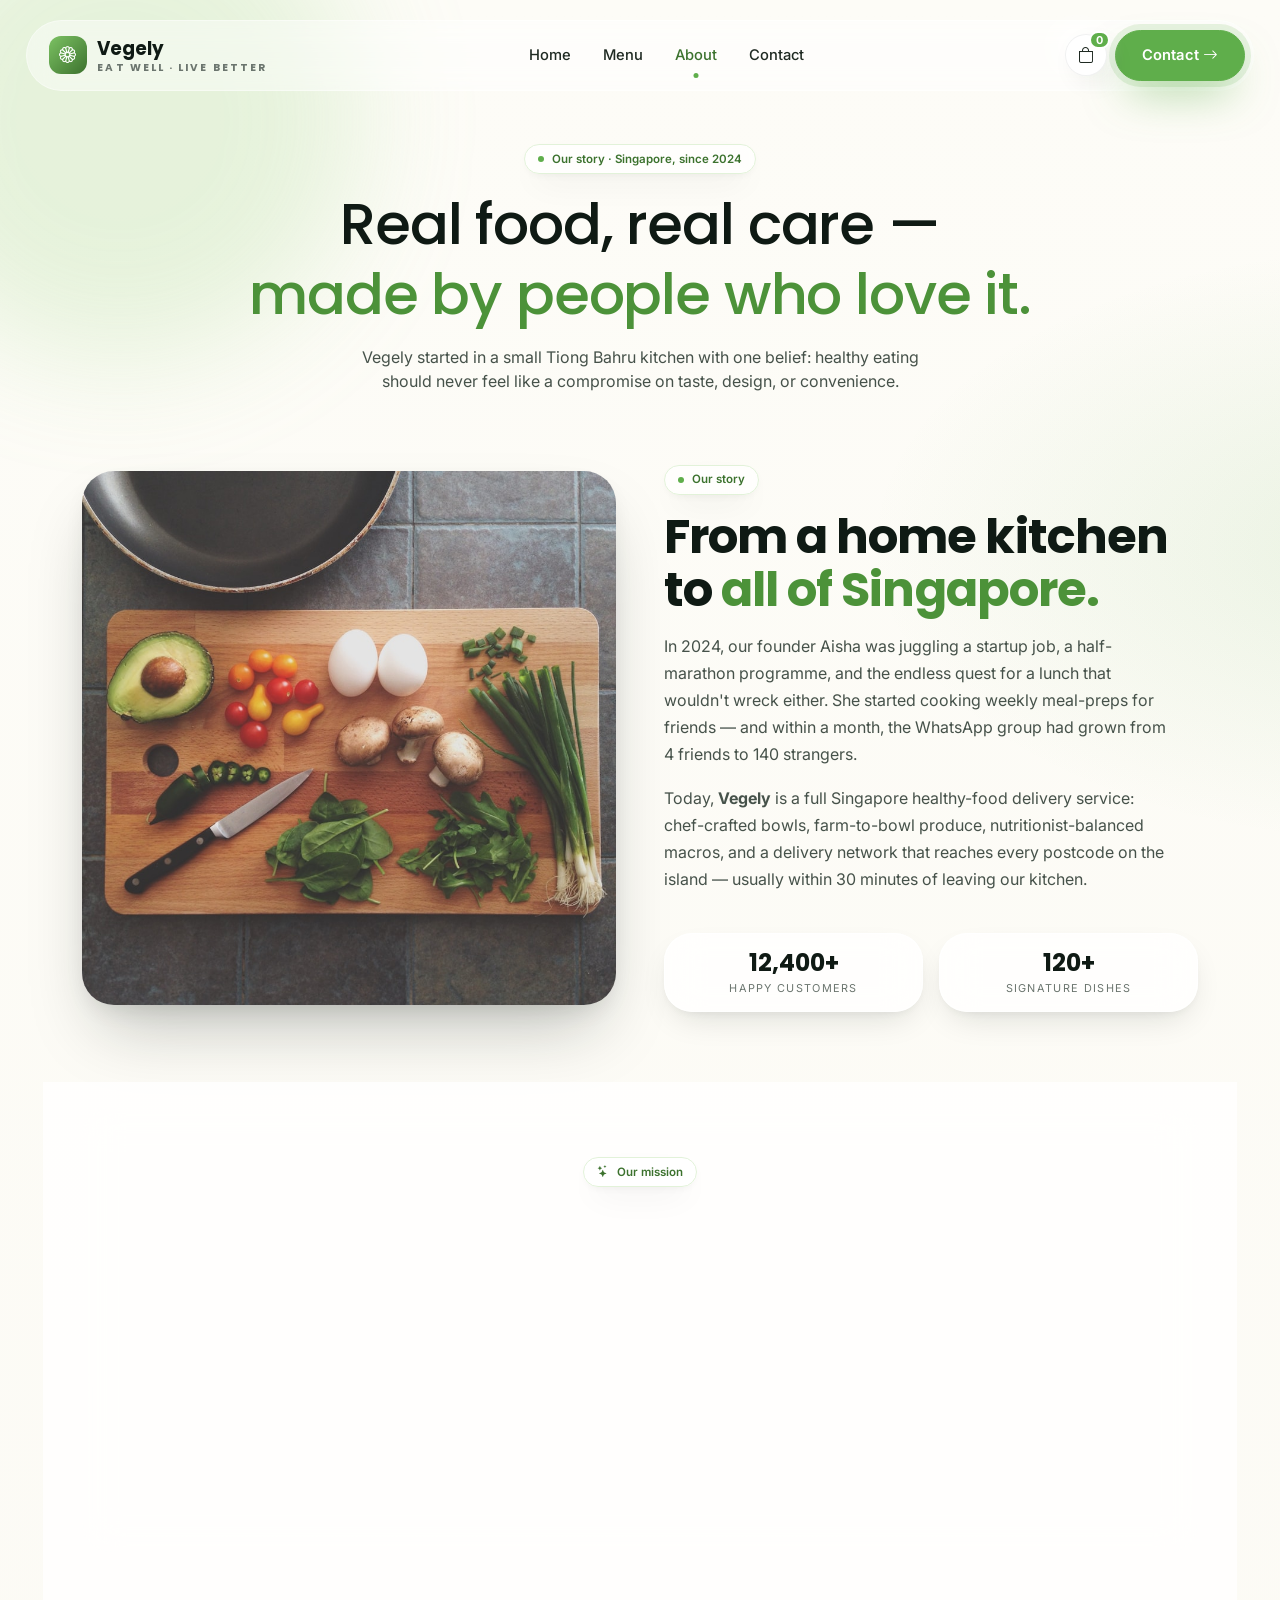
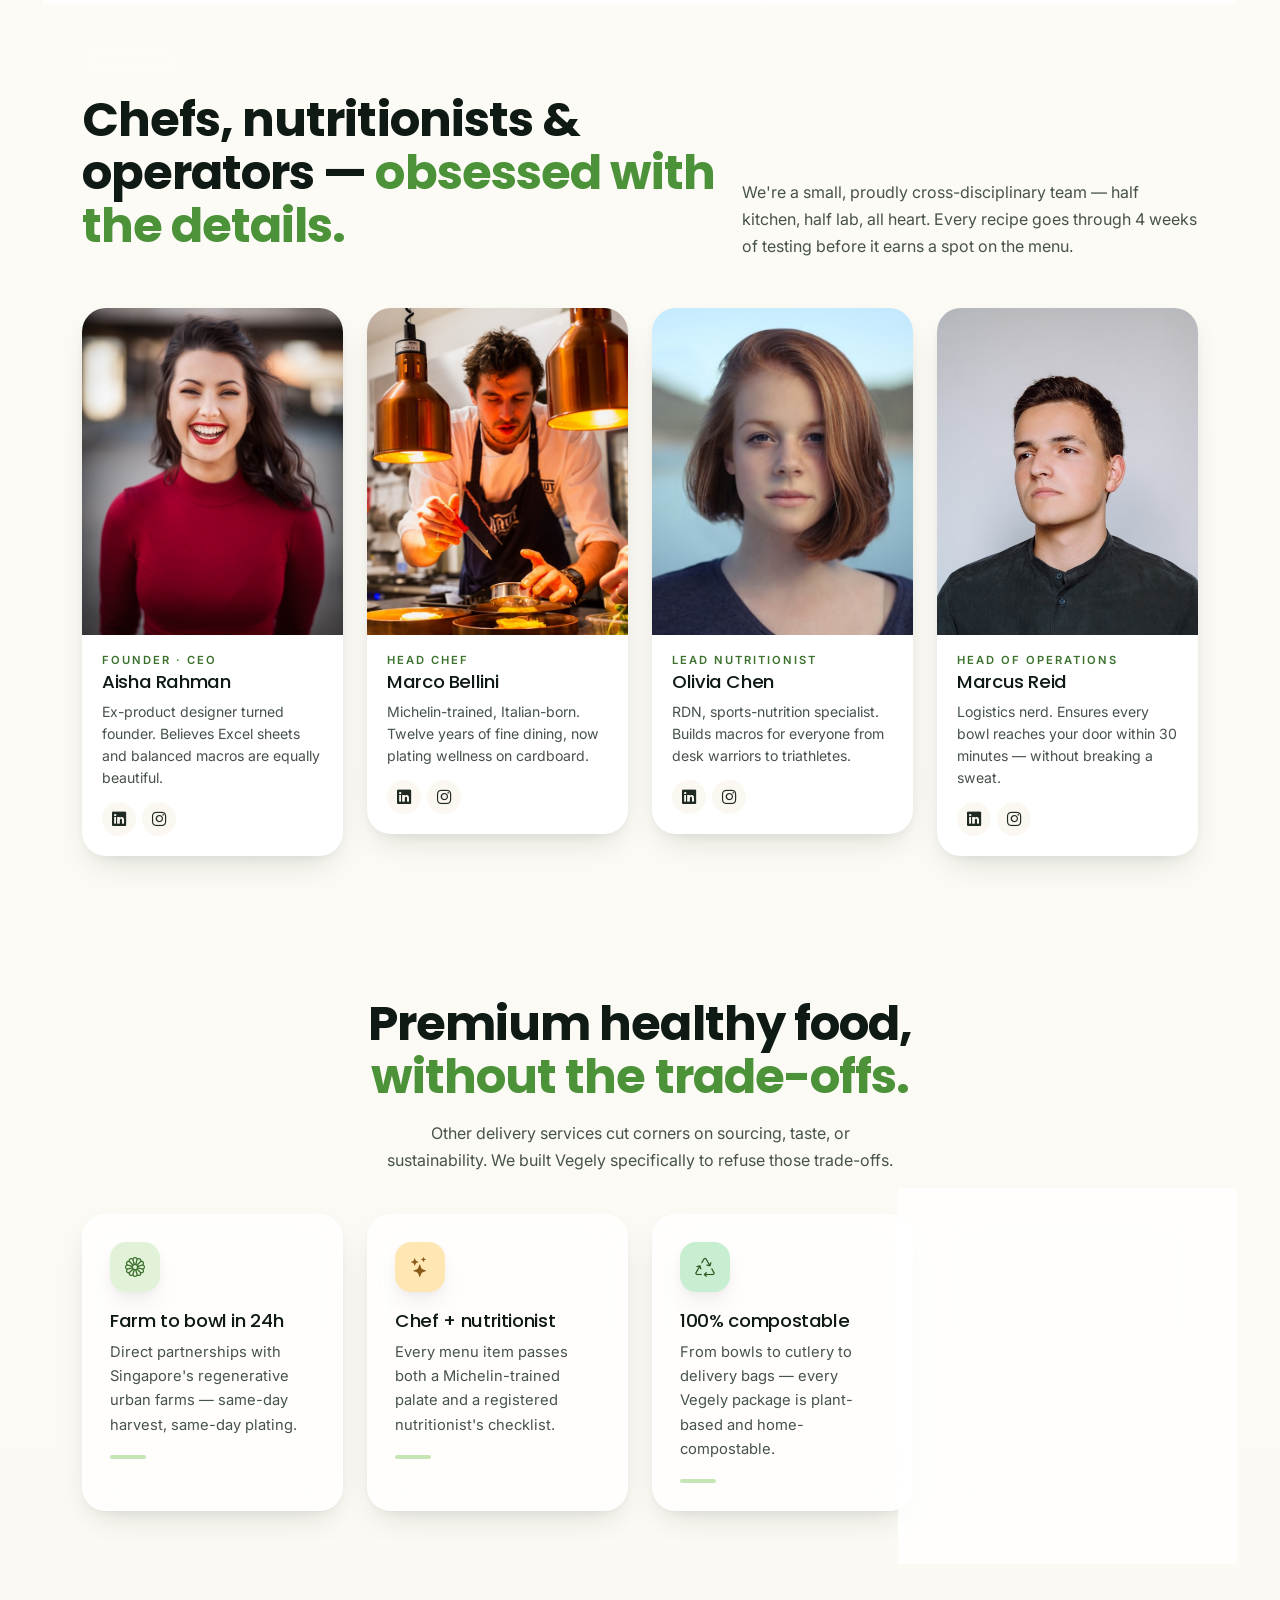
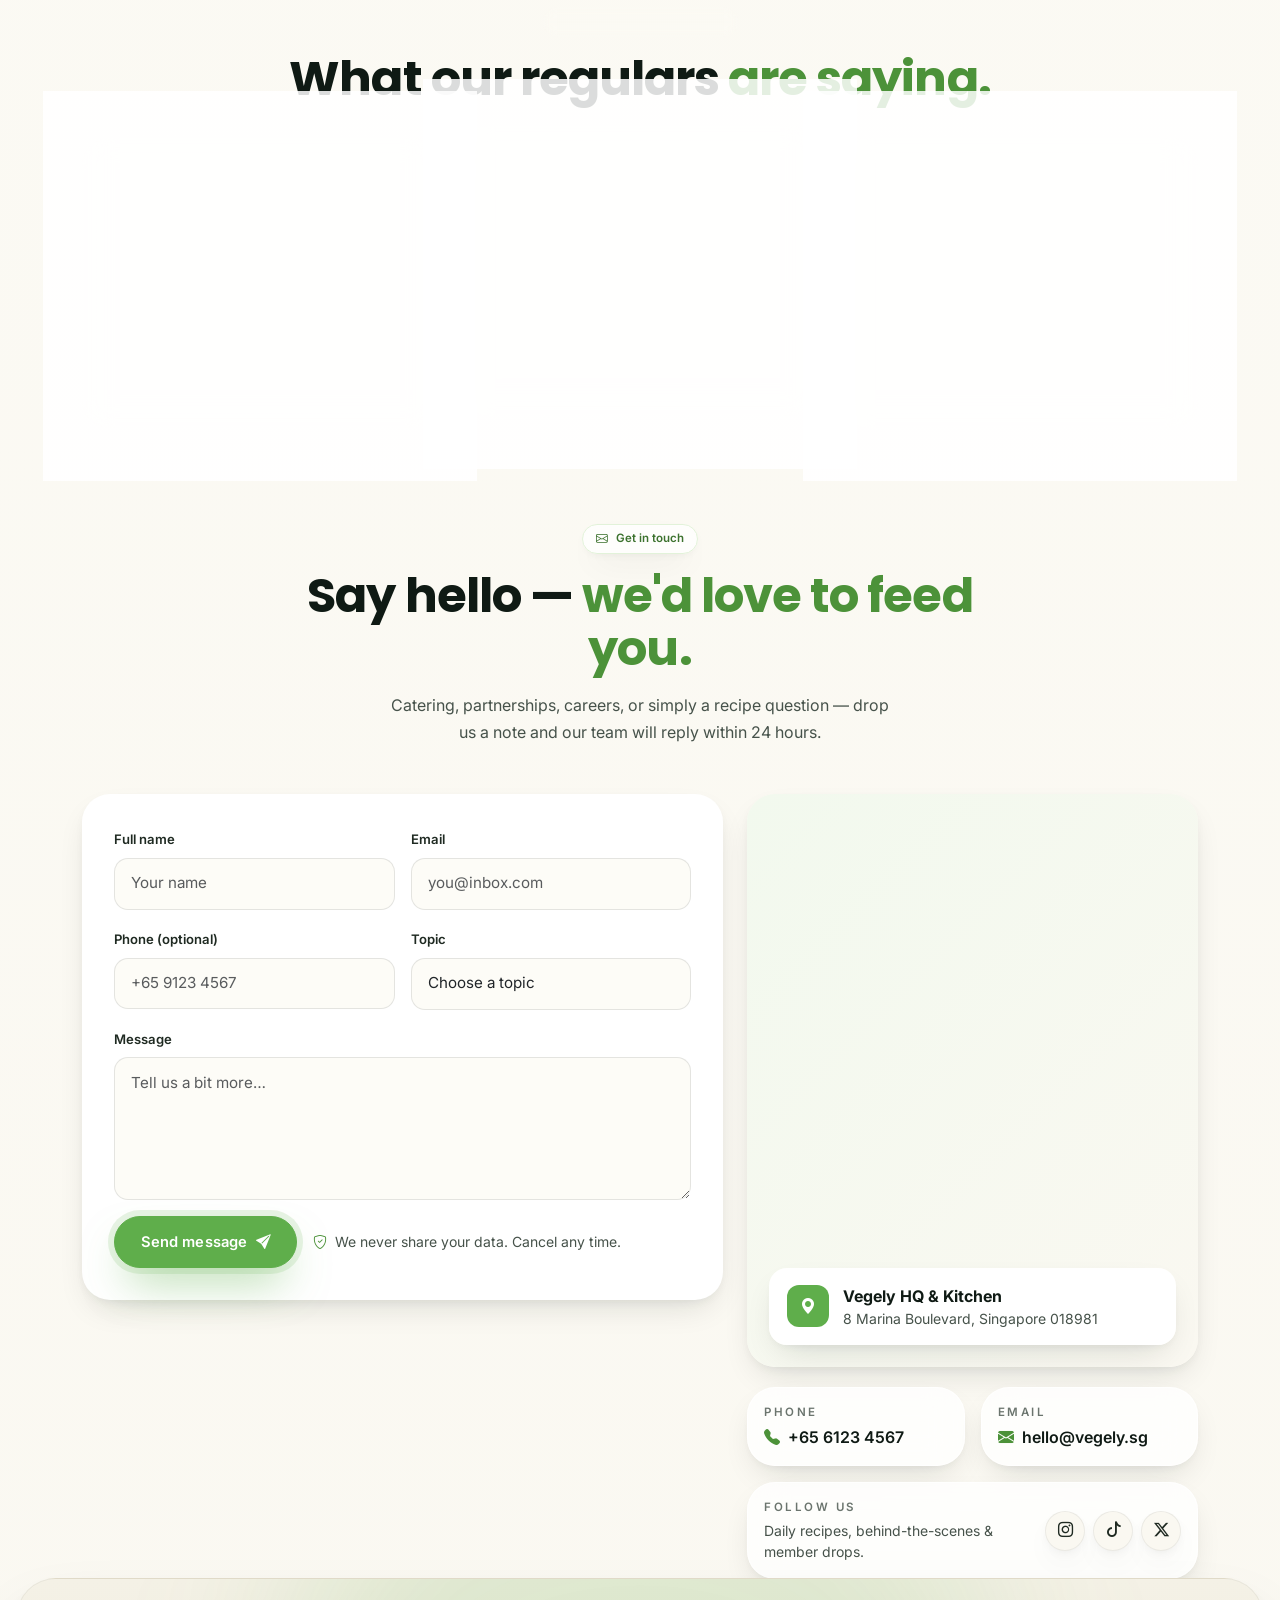
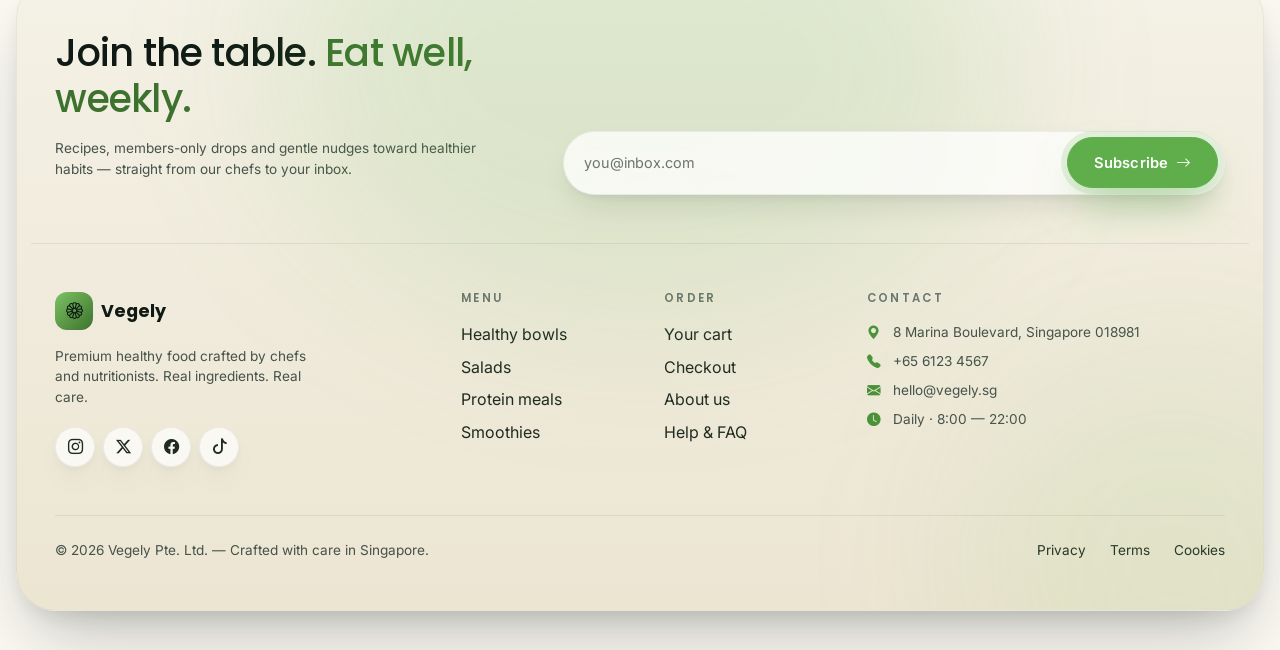
==== commit 254331aa: "Add local food and team images instead of Unsplash CDN links Download hero, dish, and team photos in" ====
--- a/about.html
+++ b/about.html
@@ -97,7 +97,7 @@
         <div class="row g-5 align-items-center">
           <div class="col-lg-6 fade-up">
             <div class="about-hero-img">
-              <img src="https://images.unsplash.com/photo-1466637574441-749b8f19452f?auto=format&fit=crop&w=900&q=85" alt="Fresh produce arranged on a wooden table" />
+              <img src="images/hero/fresh-produce.jpg" alt="Fresh produce arranged on a wooden table" />
             </div>
           </div>
           <div class="col-lg-6 fade-up">
@@ -173,7 +173,7 @@
           <div class="col-md-6 col-lg-3 fade-up">
             <article class="team-card">
               <div class="img-wrap">
-                <img src="https://images.unsplash.com/photo-1494790108377-be9c29b29330?auto=format&fit=crop&w=600&q=85" alt="Aisha Rahman" />
+                <img src="images/team/aisha-rahman.jpg" alt="Aisha Rahman" />
               </div>
               <div class="body">
                 <div class="role">Founder · CEO</div>
@@ -190,7 +190,7 @@
           <div class="col-md-6 col-lg-3 fade-up">
             <article class="team-card">
               <div class="img-wrap">
-                <img src="https://images.unsplash.com/photo-1577219491135-ce391730fb2c?auto=format&fit=crop&w=600&q=85" alt="Marco Bellini" />
+                <img src="images/team/marco-bellini.jpg" alt="Marco Bellini" />
               </div>
               <div class="body">
                 <div class="role">Head Chef</div>
@@ -207,7 +207,7 @@
           <div class="col-md-6 col-lg-3 fade-up">
             <article class="team-card">
               <div class="img-wrap">
-                <img src="https://images.unsplash.com/photo-1438761681033-6461ffad8d80?auto=format&fit=crop&w=600&q=85" alt="Olivia Chen" />
+                <img src="images/team/olivia-chen.jpg" alt="Olivia Chen" />
               </div>
               <div class="body">
                 <div class="role">Lead Nutritionist</div>
@@ -224,7 +224,7 @@
           <div class="col-md-6 col-lg-3 fade-up">
             <article class="team-card">
               <div class="img-wrap">
-                <img src="https://images.unsplash.com/photo-1535713875002-d1d0cf377fde?auto=format&fit=crop&w=600&q=85" alt="Marcus Reid" />
+                <img src="images/team/marcus-reid.jpg" alt="Marcus Reid" />
               </div>
               <div class="body">
                 <div class="role">Head of Operations</div>
@@ -311,7 +311,7 @@
               </div>
               <p>“Vegely genuinely changed my mid-day energy. The bowls are beautiful, the flavours clean — and the delivery is on time, every time.”</p>
               <div class="reviewer">
-                <img src="https://images.unsplash.com/photo-1438761681033-6461ffad8d80?auto=format&fit=crop&w=160&q=80" alt="Olivia Chen" />
+                <img src="images/team/olivia-chen.jpg" alt="Olivia Chen" />
                 <div>
                   <h4>Olivia Chen</h4>
                   <span>Yoga instructor · Tanjong Pagar</span>
@@ -328,7 +328,7 @@
               </div>
               <p>“I subscribed for the macros and stayed for the taste. The beef salad is genuinely the best lunch in Singapore right now — easily.”</p>
               <div class="reviewer">
-                <img src="https://images.unsplash.com/photo-1535713875002-d1d0cf377fde?auto=format&fit=crop&w=160&q=80" alt="Marcus Reid" />
+                <img src="images/team/marcus-reid.jpg" alt="Marcus Reid" />
                 <div>
                   <h4>Marcus Reid</h4>
                   <span>Software engineer · CBD</span>
@@ -345,7 +345,7 @@
               </div>
               <p>“It feels like a Michelin restaurant decided to do delivery — and somehow kept it healthy. Our whole office is hooked.”</p>
               <div class="reviewer">
-                <img src="https://images.unsplash.com/photo-1500648767791-00dcc994a43e?auto=format&fit=crop&w=160&q=80" alt="Amelia Johansson" />
+                <img src="images/team/amelia-johansson.jpg" alt="Amelia Johansson" />
                 <div>
                   <h4>Amelia Johansson</h4>
                   <span>Founder, Northwind Studio</span>
--- a/css/style.css
+++ b/css/style.css
@@ -41,8 +41,12 @@
 
 /* ---------- Base ---------- */
 * { -webkit-font-smoothing: antialiased; -moz-osx-font-smoothing: grayscale; }
-
-html { scroll-behavior: smooth; }
+*, *::before, *::after { box-sizing: border-box; }
+
+html {
+  scroll-behavior: smooth;
+  overflow-x: hidden;
+}
 
 body {
   font-family: var(--vg-font-body);
@@ -53,7 +57,21 @@
     radial-gradient(900px 500px at 110% 10%, rgba(95,174,75,.12), transparent 60%),
     linear-gradient(180deg, #FDFCF7 0%, #FAF8F1 100%);
   overflow-x: hidden;
-}
+  min-width: 0;
+}
+
+/* Defensive horizontal clip on long containers so absolute-positioned
+   decorative blobs (.amb-blob.tr etc.) never push the document wider
+   than the viewport. `overflow-x: clip` is preferred (doesn't break
+   position: sticky on descendants); fallback to hidden on older browsers. */
+.section,
+main {
+  overflow-x: hidden;
+  overflow-x: clip;
+}
+
+/* Images never bust their container */
+img { max-width: 100%; height: auto; }
 
 h1, h2, h3, h4, h5, h6,
 .h1, .h2, .h3, .h4, .h5, .h6,
@@ -406,11 +424,37 @@
 .amb-blob.tr { width: 420px; height: 420px; top: 25%; right: -120px; background: rgba(124,194,99,.35); border-radius: 50%; }
 
 /* ---------- Stats ---------- */
-.stats-row { display: flex; gap: 1.5rem; }
-.stats-row .stat-block { padding-right: 1.5rem; }
-.stats-row .stat-block + .stat-block { border-left: 1px solid rgba(15,26,20,.08); padding-left: 1.5rem; }
-.stat-value { font-family: var(--vg-font-display); font-size: 1.5rem; font-weight: 700; color: var(--vg-ink-900); }
-.stat-label { font-size: .68rem; letter-spacing: .14em; text-transform: uppercase; color: var(--vg-ink-400); margin-top: 2px; }
+.stats-row {
+  display: grid;
+  grid-template-columns: repeat(3, minmax(0, 1fr));
+  gap: 0;
+}
+.stats-row .stat-block {
+  min-width: 0;
+  padding: 0 1.25rem;
+  text-align: center;
+}
+.stats-row .stat-block:first-child { padding-left: 0; text-align: left; }
+.stats-row .stat-block:last-child  { padding-right: 0; text-align: right; }
+.stats-row .stat-block + .stat-block {
+  border-left: 1px solid rgba(15, 26, 20, .08);
+}
+.stat-value {
+  font-family: var(--vg-font-display);
+  font-size: clamp(1.15rem, 3.6vw, 1.5rem);
+  font-weight: 700;
+  color: var(--vg-ink-900);
+  line-height: 1.1;
+  white-space: nowrap;
+}
+.stat-label {
+  font-size: clamp(.55rem, 1.6vw, .68rem);
+  letter-spacing: .12em;
+  text-transform: uppercase;
+  color: var(--vg-ink-400);
+  margin-top: 4px;
+  line-height: 1.3;
+}
 
 /* ---------- Featured / dish cards ---------- */
 .dish-card {
@@ -1334,12 +1378,8 @@
   .hero-title { font-size: 2.1rem; line-height: 1.12; }
   .lead-soft { font-size: .92rem; }
 
-  /* Stats row stays horizontal but shrinks */
-  .stats-row { gap: .9rem; }
-  .stats-row .stat-block { padding-right: .9rem; }
-  .stats-row .stat-block + .stat-block { padding-left: .9rem; }
-  .stat-value { font-size: 1.25rem; }
-  .stat-label { font-size: .6rem; letter-spacing: .12em; }
+  /* Stats row — tighten inner padding on small phones */
+  .stats-row .stat-block { padding: 0 .65rem; }
 
   /* Hero blob a touch smaller so the image doesn't dominate the fold */
   .hero-blob { max-width: 380px; }
